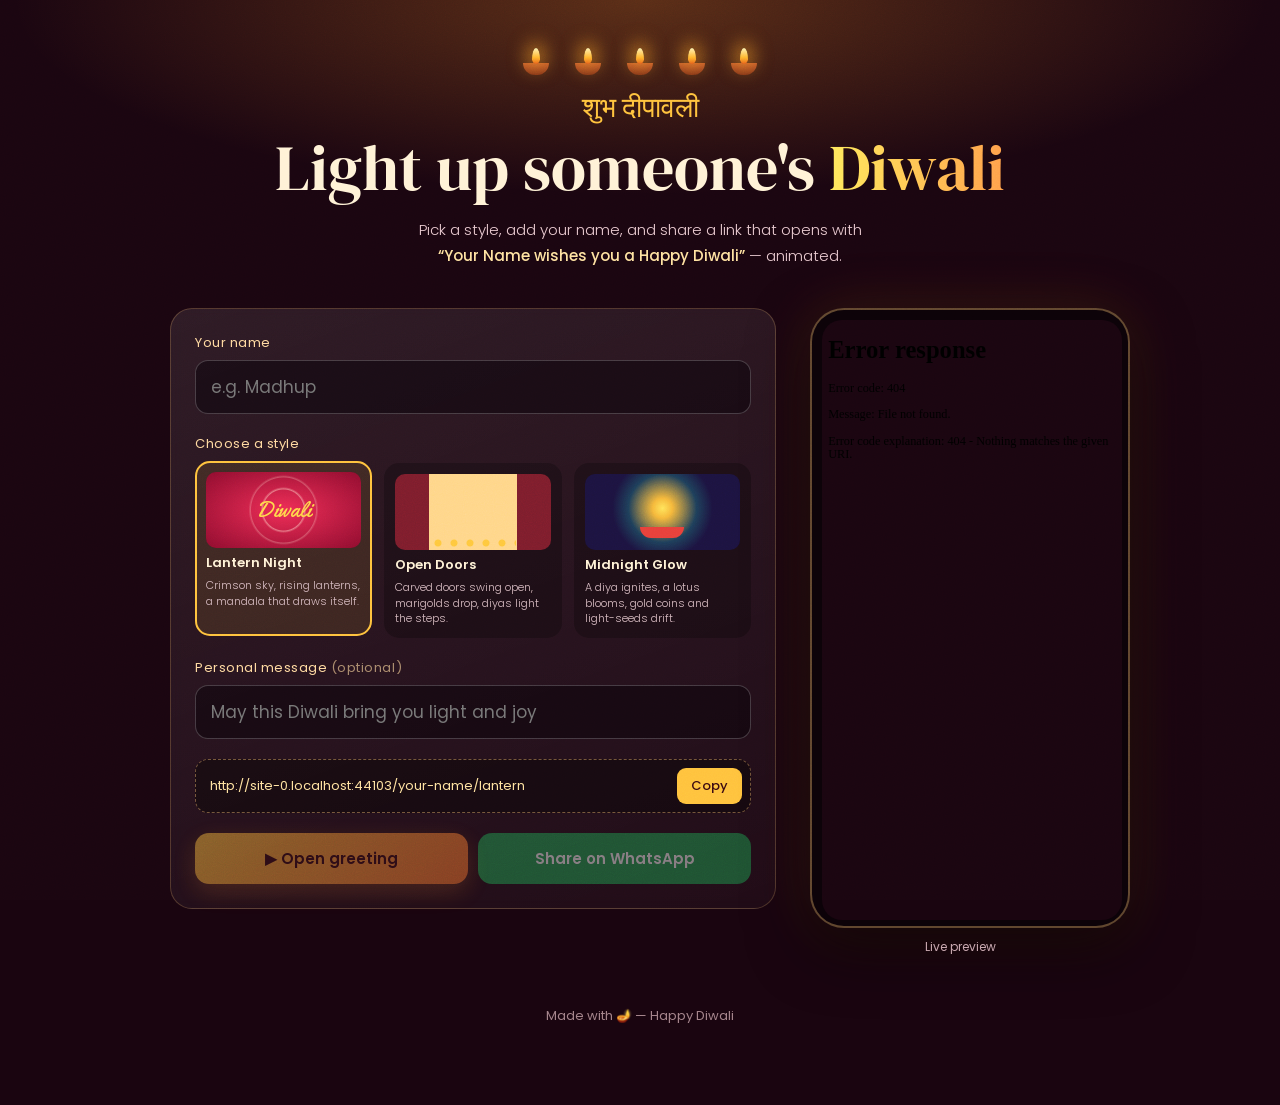
==== index.html @ d5a6cd0f "Add files via upload" ====
<!doctype html>
<html lang="en">
<head>
<meta charset="utf-8">
<meta name="viewport" content="width=device-width, initial-scale=1, viewport-fit=cover">
<title>Diwali Wishes — send your own animated greeting</title>
<meta name="description" content="Create a beautiful animated Diwali greeting with your name and share it with a link.">
<meta property="og:title" content="Happy Diwali 🪔">
<meta property="og:description" content="Open this link for an animated Diwali greeting.">
<meta name="theme-color" content="#1a0510">
<link rel="icon" href="data:image/svg+xml,%3Csvg xmlns='http://www.w3.org/2000/svg' viewBox='0 0 100 100'%3E%3Ctext y='.9em' font-size='90'%3E🪔%3C/text%3E%3C/svg%3E">
<link rel="preconnect" href="https://fonts.googleapis.com">
<link rel="preconnect" href="https://fonts.gstatic.com" crossorigin>
<link href="https://fonts.googleapis.com/css2?family=DM+Serif+Display&family=Playfair+Display:ital,wght@0,500;0,700;1,500&family=Poppins:wght@300;400;500;600&family=Yellowtail&display=swap" rel="stylesheet">
<link rel="stylesheet" href="/styles.css">
</head>
<body class="home">
<div id="app"></div>
<canvas id="fx"></canvas>
<div id="ctrl" aria-label="Greeting controls"></div>
<div id="toast" role="status"></div>
<div class="grain"></div>
<!-- hidden helper used to sample points along a path -->
<svg width="0" height="0" style="position:absolute" aria-hidden="true"><path id="measp"/></svg>
<script src="/app.js"></script>
</body>
</html>
---- styles.css ----
*{box-sizing:border-box;margin:0;padding:0}
html,body{min-height:100%;background:#1a0510;font-family:'Poppins',system-ui,sans-serif;color:#fff;-webkit-font-smoothing:antialiased}
body.greet{overflow:hidden;height:100dvh}
body.home{overflow-x:hidden}
body.greet #app{position:fixed;inset:0}
#fx{position:fixed;inset:0;width:100%;height:100%;z-index:5}
body.home #fx{display:none}
.grain{position:fixed;inset:0;pointer-events:none;z-index:6;opacity:.16;mix-blend-mode:overlay;background-image:url("data:image/svg+xml,%3Csvg xmlns='http://www.w3.org/2000/svg' width='160' height='160'%3E%3Cfilter id='n'%3E%3CfeTurbulence type='fractalNoise' baseFrequency='.9' numOctaves='2'/%3E%3C/filter%3E%3Crect width='100%25' height='100%25' filter='url(%23n)'/%3E%3C/svg%3E")}
.sc{position:absolute;inset:0;overflow:hidden}
.ch{display:inline-block;opacity:0;animation:chIn .9s cubic-bezier(.2,.8,.2,1) forwards;animation-delay:calc(var(--d,2s) + var(--i)*.07s)}
@keyframes chIn{from{opacity:0;filter:blur(10px);transform:translateY(16px) scale(.9)}to{opacity:1;filter:blur(0);transform:none}}
@keyframes fadeIn{from{opacity:0}to{opacity:1}}
@keyframes draw{to{stroke-dashoffset:0}}
@keyframes spin{to{transform:rotate(360deg)}}
.draw{fill:none;stroke-dasharray:1;stroke-dashoffset:1;animation:draw 2.6s cubic-bezier(.4,0,.2,1) forwards;animation-delay:calc(.3s + var(--i,0)*.09s)}

/* controls + toast */
#ctrl{position:fixed;z-index:20;right:12px;top:12px;transform:translateY(-12px);display:flex;flex-direction:column;align-items:flex-end;gap:8px;opacity:0;pointer-events:none;transition:.6s}
#ctrl.show{opacity:1;transform:none;pointer-events:auto}
#ctrl button,#ctrl a{font:500 13px 'Poppins',sans-serif;color:#fff;text-decoration:none;background:rgba(20,5,15,.55);backdrop-filter:blur(8px);border:1px solid rgba(255,255,255,.25);border-radius:99px;padding:9px 14px;cursor:pointer;white-space:nowrap}
#ctrl .make{background:linear-gradient(135deg,#ffb93b,#ff7a2f);border:0;color:#3a0a12;font-weight:600}
#ctrl button:hover{background:rgba(255,255,255,.2)}
@media(max-width:700px){#ctrl span{display:none}#ctrl .make span{display:inline}#ctrl .make{font-size:12px;padding:8px 12px}}
#toast{position:fixed;z-index:30;left:50%;top:20px;transform:translate(-50%,-80px);background:#fff;color:#3a0a12;padding:10px 18px;border-radius:99px;font-weight:500;font-size:14px;transition:.35s;box-shadow:0 8px 30px #0006}
#toast.show{transform:translate(-50%,0)}

/* ============ T1  Lantern Night ============ */
.t1{--s:min(.25vw,.125dvh);background:radial-gradient(ellipse at 50% 46%,#ee2c55 0%,#cc1a45 42%,#8e0c2e 100%);animation:fadeIn 1.4s both}
.t1-art{position:absolute;inset:0;width:100%;height:100%}
.t1 .frame{stroke:rgba(255,185,130,.6);stroke-width:1.6}.t1 .f2{stroke:rgba(255,185,130,.28);stroke-width:1}
.t1 .rot{transform-origin:200px 400px;animation:spin 150s linear infinite}
.t1 .rot path,.t1 .rot circle{stroke:rgba(255,215,200,.42);stroke-width:1.1;fill:none}
.t1 .dots{stroke-dasharray:.1 6;stroke-linecap:round;stroke-width:2.2!important;opacity:0;animation:fadeIn 2s 1.2s forwards}
.t1-text{position:absolute;left:0;right:0;top:50%;transform:translateY(-52%);text-align:center}
.t1-name{font:400 calc(var(--s)*36)/1.1 'Yellowtail',cursive;color:#fff4cf;text-shadow:0 0 calc(var(--s)*14) rgba(255,200,90,.6);padding:0 8vw}
.t1-wish{font:300 calc(var(--s)*11)/1 'Poppins';letter-spacing:.42em;text-transform:uppercase;color:#ffe0d0;margin-top:calc(var(--s)*8);opacity:0;animation:fadeIn 1s 2.9s forwards}
.t1-happy{font:400 calc(var(--s)*34)/1 'Yellowtail',cursive;color:#fff;margin-top:calc(var(--s)*16);opacity:0;animation:chIn 1s 3.1s forwards}
.t1-diwali{font:400 calc(var(--s)*98)/1.05 'Yellowtail',cursive;margin-top:calc(var(--s)*-8);padding:0 .15em .12em;display:inline-block;background:linear-gradient(90deg,#ffe95c 20%,#ffc23d 60%,#ff9f4a);-webkit-background-clip:text;background-clip:text;color:transparent;clip-path:inset(0 100% 0 0);animation:wipe 1.9s cubic-bezier(.6,0,.2,1) 3.3s forwards,glow 3s 5.2s ease-in-out infinite alternate}
@keyframes wipe{to{clip-path:inset(0 -5% 0 0)}}
@keyframes glow{from{filter:drop-shadow(0 0 4px rgba(255,210,90,.2))}to{filter:drop-shadow(0 0 18px rgba(255,210,90,.75))}}
.t1-msg{font:italic 400 calc(var(--s)*13)/1.5 'Playfair Display',serif;color:#ffe9dc;max-width:calc(var(--s)*230);margin:calc(var(--s)*14) auto 0;opacity:0;animation:fadeIn 1.2s 5.2s forwards}
.lanterns{position:absolute;inset:0;pointer-events:none}
.lantern{position:absolute;bottom:-140px;width:calc(38px*var(--sz));height:calc(52px*var(--sz));animation:rise var(--dur) linear var(--dl) infinite;opacity:0}
.lan-in{width:100%;height:100%;border-radius:40% 40% 14% 14%/32% 32% 12% 12%;background:linear-gradient(#ffcb45,#ff8a1f 70%,#e8631a);box-shadow:0 0 calc(30px*var(--sz)) rgba(255,160,40,.7),inset 0 -8px 12px rgba(180,50,0,.35);position:relative;animation:sway 4s ease-in-out infinite alternate}
.lan-in i{position:absolute;left:50%;bottom:6%;width:34%;height:28%;transform:translateX(-50%);background:radial-gradient(#fff6b8,#ffd24a 60%,transparent);border-radius:50%;animation:flick .6s ease-in-out infinite alternate}
@keyframes rise{0%{transform:translateY(0);opacity:0}8%{opacity:.95}85%{opacity:.9}100%{transform:translateY(-118dvh);opacity:0}}
@keyframes sway{from{transform:rotate(-6deg) translateX(-8px)}to{transform:rotate(6deg) translateX(8px)}}
@keyframes flick{from{opacity:.75;transform:translateX(-50%) scale(.9)}to{opacity:1;transform:translateX(-50%) scale(1.1)}}

/* ============ T2  Open Doors ============ */
.t2{background:linear-gradient(#e6a08f,#d27a6a 55%,#b8594c);animation:fadeIn 1s both}
.t2 .col{height:100%;max-width:620px;margin:0 auto;display:flex;flex-direction:column;padding:max(3.5dvh,18px) 16px 0}
.t2-text{text-align:center;color:#5a0f22;font-family:'Playfair Display',serif;flex:none}
.t2-name{font-size:clamp(17px,3.1dvh,28px);font-weight:500;letter-spacing:.06em;--d:3s}
.t2-wish{font-size:clamp(12px,1.9dvh,16px);font-style:italic;opacity:0;animation:fadeIn 1s 3.6s forwards;margin:2px 0 clamp(4px,1dvh,10px)}
.t2-happy{font-size:clamp(13px,2.4dvh,22px);letter-spacing:.55em;font-weight:500;--d:4.1s}
.t2-diwali{font:400 clamp(54px,11.5dvh,108px)/1 'Playfair Display',serif;font-weight:500;--d:4.5s;margin-top:-.04em}
.t2-diwali .ch{animation-name:dropIn;animation-duration:1.1s;animation-timing-function:cubic-bezier(.3,1.4,.5,1)}
@keyframes dropIn{from{opacity:0;transform:translateY(-40px) rotate(-6deg)}to{opacity:1;transform:none}}
.t2-tag{font:italic 500 clamp(13px,2.2dvh,19px)/1.3 'Playfair Display',serif;margin-top:clamp(4px,1dvh,10px);opacity:0;animation:fadeIn 1.2s 5.6s forwards}
.t2 svg{flex:1;min-height:0;width:100%;margin-top:clamp(4px,1dvh,14px)}
.t2 .arch{animation:rise2 1.2s cubic-bezier(.2,.8,.2,1) .2s both}
@keyframes rise2{from{opacity:0;transform:translateY(40px)}to{opacity:1;transform:none}}
.t2 .steps{animation:rise2 1.2s cubic-bezier(.2,.8,.2,1) .5s both}
.t2 .dark{animation:fadeOut 1.4s 1.3s forwards}
@keyframes fadeOut{to{opacity:0}}
.t2 .door{animation-duration:1.9s;animation-delay:1.3s;animation-fill-mode:both;animation-timing-function:cubic-bezier(.55,0,.2,1)}
.t2 .door-l{animation-name:doorL}.t2 .door-r{animation-name:doorR}
@keyframes doorL{to{transform:scaleX(.17) skewY(-5deg)}}
@keyframes doorR{to{transform:scaleX(.17) skewY(5deg)}}
.t2 .spill{opacity:0;animation:fadeIn 1.6s 1.9s forwards}
.t2 .mg,.t2 .lf{opacity:0;animation:mgDrop .9s cubic-bezier(.3,1.5,.5,1) var(--dl) forwards}
.t2 .lf{fill:#3f7d4a}
@keyframes mgDrop{from{opacity:0;transform:translateY(-70px) scale(.3)}to{opacity:1;transform:none}}
.t2 .fl-on{transform:scale(0);animation:flOn .6s cubic-bezier(.3,1.6,.5,1) calc(3.3s + var(--i)*.28s) forwards}
.t2 .fl{transform-origin:0 -2px;animation:flicker 1.1s ease-in-out infinite alternate}
@keyframes flOn{to{transform:scale(1)}}
@keyframes flicker{from{transform:scale(1,.92) skewX(-3deg)}to{transform:scale(.95,1.08) skewX(3deg)}}
.t2 .dglow{opacity:0;animation:glowIn 1s calc(3.4s + var(--i)*.28s) forwards,pulse 2s calc(4.5s + var(--i)*.28s) ease-in-out infinite alternate}
@keyframes glowIn{to{opacity:1}}
@keyframes pulse{from{opacity:.75}to{opacity:1}}
.t2 .rg{transform:scale(0);animation:bloom .8s cubic-bezier(.3,1.4,.5,1) calc(4s + var(--i)*.045s) forwards}
@keyframes bloom{to{transform:scale(1)}}

/* ============ T3  Midnight Glow ============ */
.t3{background:radial-gradient(ellipse at 50% 60%,#2b1f55,#1c1340 55%,#120b2c);animation:fadeIn 1s both}
.t3 .col{height:100%;max-width:620px;margin:0 auto;display:flex;flex-direction:column;padding:max(4dvh,20px) 16px 0}
.t3-text{text-align:center;flex:none}
.t3-name{font:400 clamp(26px,5.2dvh,48px)/1.1 'Yellowtail',cursive;color:#ff9a4a;--d:1.9s;text-shadow:0 0 20px rgba(255,140,60,.45)}
.t3-wish{font:300 clamp(11px,1.7dvh,14px) 'Poppins';letter-spacing:.4em;text-transform:uppercase;color:#cfc6ff;opacity:0;animation:fadeIn 1s 2.6s forwards;margin:4px 0 6px}
.t3-happy{font:400 clamp(36px,7.8dvh,76px)/1.05 'DM Serif Display',serif;color:#fdecc8;--d:3s}
.t3-happy .ch{animation-name:dropIn;animation-duration:1s;animation-timing-function:cubic-bezier(.3,1.4,.5,1)}
.t3-tag{font:italic 400 clamp(13px,2.1dvh,17px)/1.4 'Playfair Display',serif;color:#d9d0ff;margin-top:8px;opacity:0;animation:fadeIn 1.2s 4.6s forwards}
.t3 svg{flex:1;min-height:0;width:100%;margin-top:clamp(0px,1dvh,10px)}
.t3 .halo{opacity:0;transform-origin:200px 215px;animation:haloIn 2.4s cubic-bezier(.2,.8,.2,1) 1.1s forwards,breathe 5s 3.5s ease-in-out infinite alternate}
@keyframes haloIn{from{opacity:0;transform:scale(.2)}to{opacity:1;transform:scale(1)}}
@keyframes breathe{from{transform:scale(.94);opacity:.85}to{transform:scale(1.06);opacity:1}}
.t3 .bowlg{animation:rise2 1.1s cubic-bezier(.2,.8,.2,1) .3s both}
.t3 .flame-g{transform-origin:200px 352px;transform:scaleY(0);animation:ignite 1.6s cubic-bezier(.3,1.2,.4,1) 1s forwards}
@keyframes ignite{to{transform:scaleY(1)}}
.t3 .flame{transform-origin:200px 352px;animation:sway2 1.3s ease-in-out 2.6s infinite alternate}
@keyframes sway2{from{transform:skewX(-2.5deg) scaleY(.97)}to{transform:skewX(2.5deg) scaleY(1.03)}}
.t3 .dand{opacity:0;animation:fadeIn 1s 2.6s forwards}
.t3 .spoke{transform:scale(0);animation:bloom 1s cubic-bezier(.3,1.5,.5,1) calc(2.7s + var(--i)*.04s) forwards}
.t3 .stem{fill:none;stroke-dasharray:1;stroke-dashoffset:1;animation:draw 1.6s ease calc(var(--dl) - .2s) forwards}
.t3 .lp{transform:scale(0);animation:bloom 1s cubic-bezier(.3,1.5,.5,1) calc(var(--dl) + 1s + var(--i)*.12s) forwards}

/* ============ Creator page ============ */
.hero{text-align:center;padding:clamp(34px,7vh,70px) 20px 10px;position:relative;background:radial-gradient(ellipse 70% 100% at 50% 0%,rgba(255,150,40,.28),transparent 70%)}
.kicker{font:400 28px 'Yellowtail',cursive;color:#ffc23d;margin-bottom:6px}
.hero h1{font:400 clamp(34px,6vw,64px)/1.1 'DM Serif Display',serif;color:#fff2d6}
.hero h1 em{font-style:normal;background:linear-gradient(90deg,#ffe95c,#ff9f4a);-webkit-background-clip:text;background-clip:text;color:transparent}
.sub{max-width:560px;margin:14px auto 0;color:#e9c9cf;font-weight:300;line-height:1.7;font-size:15px}.sub b{font-weight:500;color:#ffe2a0}
.hdiyas{display:flex;justify-content:center;gap:26px;margin-bottom:14px}
.hdiyas i{width:26px;height:12px;background:linear-gradient(#c1572a,#7d2f17);border-radius:0 0 26px 26px;position:relative}
.hdiyas i::before{content:'';position:absolute;left:50%;bottom:90%;width:8px;height:16px;transform:translateX(-50%);background:linear-gradient(#fff3b0,#ffb52e 60%,#e8631a);border-radius:50% 50% 50% 50%/70% 70% 30% 30%;box-shadow:0 0 18px 6px rgba(255,170,40,.55);animation:flick 1s ease-in-out infinite alternate}
.hdiyas i:nth-child(2n)::before{animation-delay:.3s}.hdiyas i:nth-child(3n)::before{animation-delay:.6s}
.creator{display:grid;grid-template-columns:minmax(0,1fr) 300px;gap:34px;max-width:980px;margin:30px auto 40px;padding:0 20px;align-items:start}
.card{background:linear-gradient(160deg,rgba(255,255,255,.09),rgba(255,255,255,.03));border:1px solid rgba(255,200,120,.22);border-radius:22px;padding:24px;display:grid;gap:20px;backdrop-filter:blur(6px)}
.fld{display:grid;gap:7px}.fld>span{font-size:13px;color:#ffd9a0;letter-spacing:.04em}.fld em{opacity:.6;font-style:normal}
.fld input{font:400 17px 'Poppins';padding:13px 15px;border-radius:13px;border:1px solid rgba(255,255,255,.2);background:rgba(10,2,10,.5);color:#fff;outline:none;transition:.2s}
.fld input:focus{border-color:#ffc23d;box-shadow:0 0 0 3px rgba(255,194,61,.2)}
.tpls{border:0;display:grid;grid-template-columns:repeat(3,1fr);gap:12px}.tpls legend{font-size:13px;color:#ffd9a0;margin-bottom:9px;letter-spacing:.04em}
.tcard{cursor:pointer;display:grid;gap:5px;align-content:start;padding:9px;border-radius:15px;border:2px solid transparent;background:rgba(0,0,0,.25);transition:.2s;position:relative}
.tcard input{position:absolute;opacity:0}
.tcard:has(input:checked){border-color:#ffc23d;background:rgba(255,194,61,.1);transform:translateY(-2px)}
.tcard:hover{background:rgba(255,194,61,.08)}
.tcard b{font-size:13px;font-weight:600;color:#fff2d6}.tcard small{font-size:11px;line-height:1.4;color:#d5b9bf;font-weight:300}
.thumb{height:76px;border-radius:10px;position:relative;overflow:hidden}
.th-lantern{background:radial-gradient(circle at 50% 50%,transparent 20px,rgba(255,200,190,.5) 21px,transparent 23px),radial-gradient(circle at 50% 50%,transparent 32px,rgba(255,200,190,.3) 33px,transparent 35px),radial-gradient(#ee2c55,#8e0c2e)}
.th-lantern::after{content:'Diwali';position:absolute;inset:0;display:grid;place-items:center;font:22px 'Yellowtail';color:#ffd84a}
.th-doors{background:linear-gradient(90deg,#7d1d2c 0 22%,#ffd689 22% 78%,#7d1d2c 78%),#d27a6a}
.th-doors::after{content:'';position:absolute;left:22%;right:22%;bottom:0;height:14px;background:radial-gradient(circle,#ffc83d 3px,transparent 4px) 0 0/16px 14px repeat-x}
.th-midnight{background:radial-gradient(circle at 50% 45%,#ffe45a 0,#f5b73a 10px,rgba(31,106,115,.5) 34px,transparent 50px),#1c1340}
.th-midnight::after{content:'';position:absolute;left:50%;bottom:12px;width:44px;height:11px;transform:translateX(-50%);background:#e8403a;border-radius:0 0 40px 40px}
.linkbox{display:flex;gap:8px;align-items:center;background:rgba(0,0,0,.35);border:1px dashed rgba(255,200,120,.4);border-radius:13px;padding:8px 8px 8px 14px;font-size:13px;color:#ffe2a0}
.linkbox span{flex:1;overflow:hidden;text-overflow:ellipsis;white-space:nowrap;direction:ltr}
.linkbox button{font:500 13px 'Poppins';border:0;border-radius:9px;padding:8px 14px;cursor:pointer;background:#ffc23d;color:#3a0a12}
.actions{display:flex;gap:10px;flex-wrap:wrap}
.btn{flex:1;min-width:150px;text-align:center;text-decoration:none;font:600 15px 'Poppins';padding:14px 18px;border-radius:14px;cursor:pointer;transition:.2s}
.btn.pri{background:linear-gradient(135deg,#ffc23d,#ff7a2f);color:#3a0a12;box-shadow:0 8px 24px rgba(255,140,40,.35)}
.btn.wa{background:#1fa855;color:#fff}.btn:hover{transform:translateY(-2px)}.btn.off{opacity:.45}
.phonewrap{text-align:center;color:#c9a9b0;font-size:12px;position:sticky;top:20px}
.phonewrap>div{height:calc(780px*var(--k,1) + 20px);width:calc(390px*var(--k,1) + 20px)}
.phone{--k:.77;margin:0 auto;padding:10px;border-radius:34px;background:#0c0208;border:2px solid rgba(255,200,120,.35);box-shadow:0 20px 60px rgba(0,0,0,.6),0 0 60px rgba(255,140,40,.15);width:calc(390px*var(--k) + 20px);height:calc(780px*var(--k) + 20px)}
.phone iframe{width:390px;height:780px;border:0;border-radius:26px;transform:scale(var(--k));transform-origin:0 0;background:#1a0510;pointer-events:none}
.phonewrap p{margin-top:10px}
footer{text-align:center;padding:10px 20px 40px;color:#a5858c;font-size:13px}
@media(max-width:860px){.creator{grid-template-columns:1fr}.phonewrap{display:none}.tpls{grid-template-columns:1fr}.tcard{grid-template-columns:90px 1fr;grid-template-rows:auto auto;column-gap:12px}.thumb{grid-row:1/3;height:100%;min-height:64px}}

body.embed #ctrl,body.embed #toast{display:none}
@media(prefers-reduced-motion:reduce){*{animation-duration:.01s!important;animation-delay:0s!important;transition:none!important}}
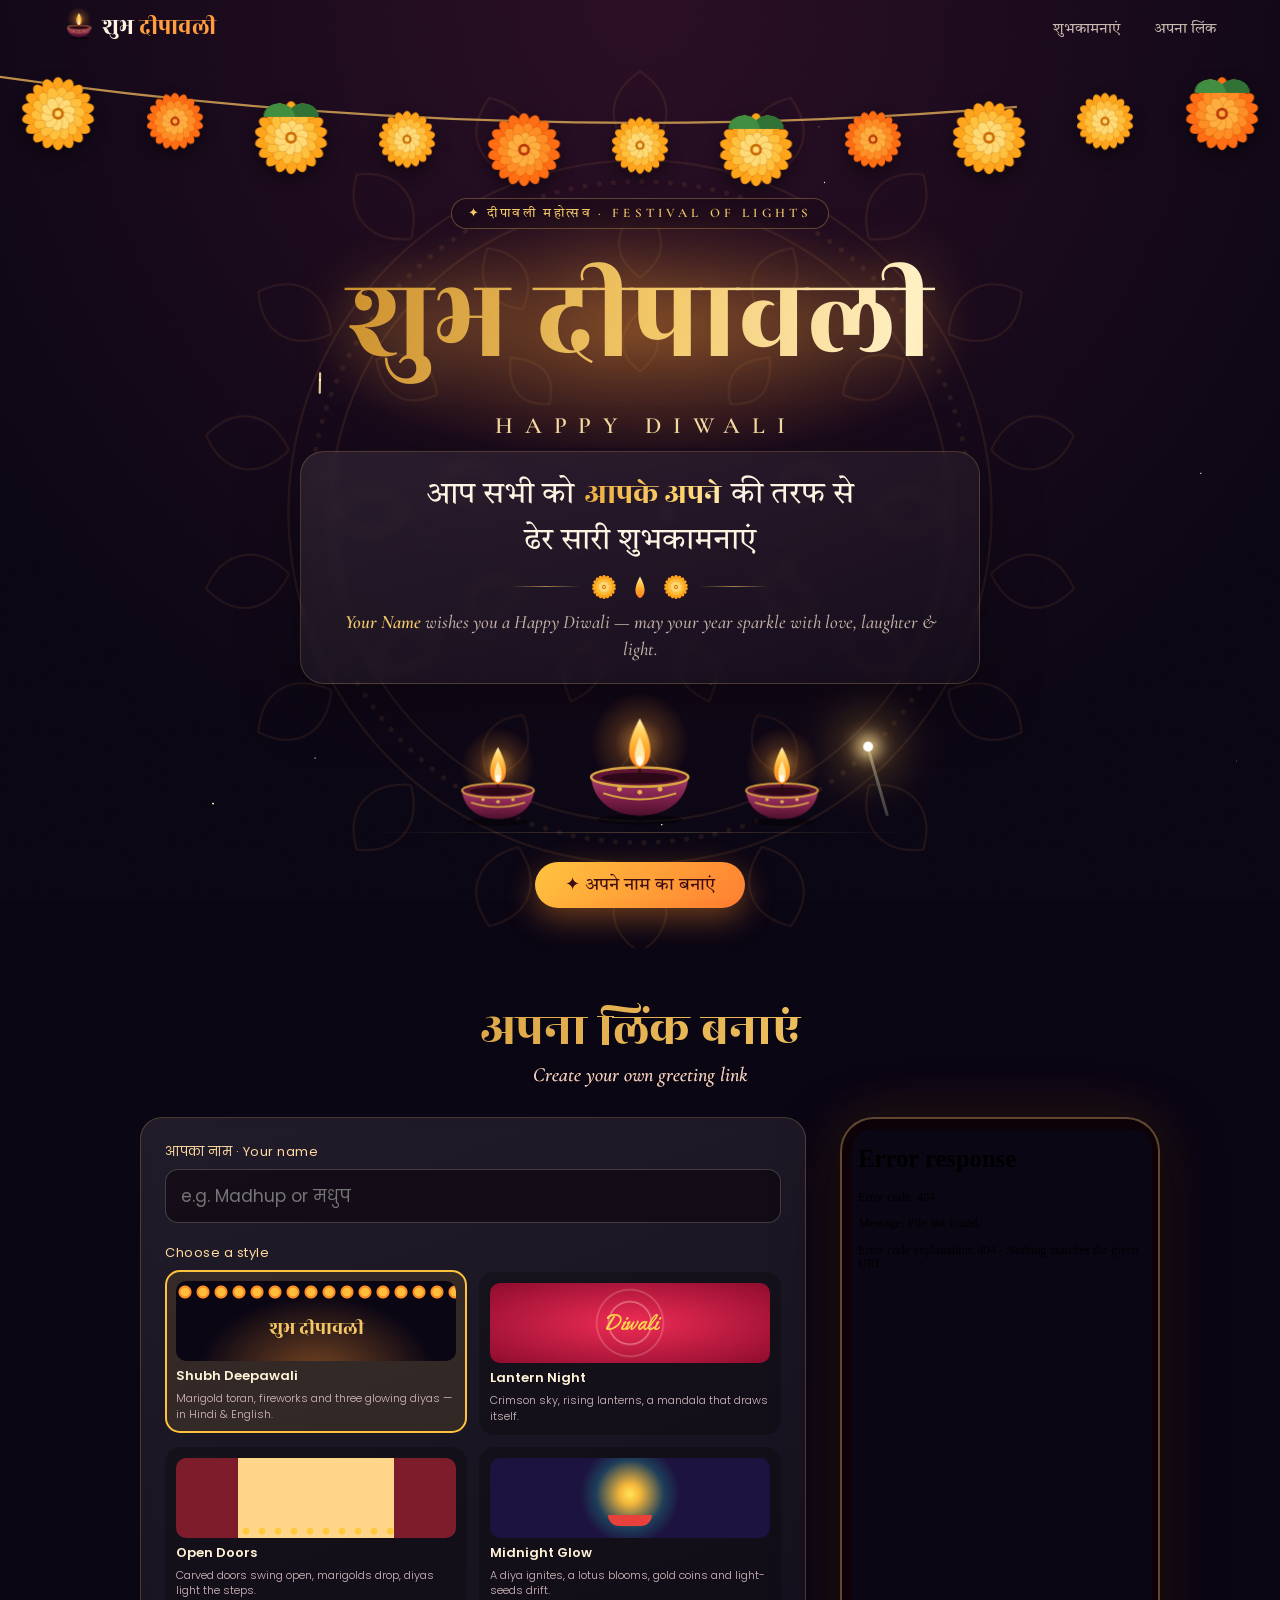
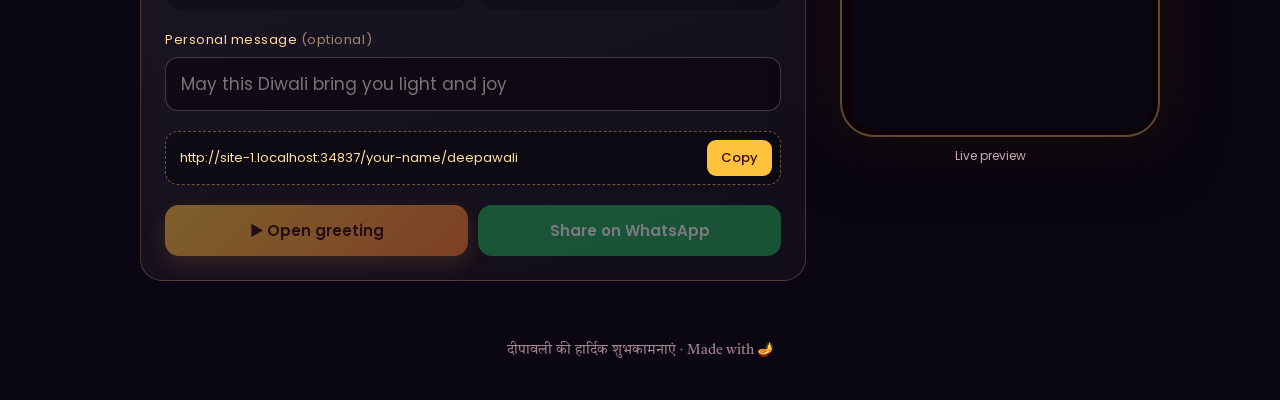
==== commit f928e073: "Add files via upload" ====
--- a/index.html
+++ b/index.html
@@ -1,17 +1,17 @@
 <!doctype html>
-<html lang="en">
+<html lang="hi">
 <head>
 <meta charset="utf-8">
 <meta name="viewport" content="width=device-width, initial-scale=1, viewport-fit=cover">
-<title>Diwali Wishes — send your own animated greeting</title>
+<title>शुभ दीपावली — Diwali Wishes</title>
 <meta name="description" content="Create a beautiful animated Diwali greeting with your name and share it with a link.">
-<meta property="og:title" content="Happy Diwali 🪔">
+<meta property="og:title" content="शुभ दीपावली · Happy Diwali 🪔">
 <meta property="og:description" content="Open this link for an animated Diwali greeting.">
-<meta name="theme-color" content="#1a0510">
+<meta name="theme-color" content="#0b0614">
 <link rel="icon" href="data:image/svg+xml,%3Csvg xmlns='http://www.w3.org/2000/svg' viewBox='0 0 100 100'%3E%3Ctext y='.9em' font-size='90'%3E🪔%3C/text%3E%3C/svg%3E">
 <link rel="preconnect" href="https://fonts.googleapis.com">
 <link rel="preconnect" href="https://fonts.gstatic.com" crossorigin>
-<link href="https://fonts.googleapis.com/css2?family=DM+Serif+Display&family=Playfair+Display:ital,wght@0,500;0,700;1,500&family=Poppins:wght@300;400;500;600&family=Yellowtail&display=swap" rel="stylesheet">
+<link href="https://fonts.googleapis.com/css2?family=Cormorant+Garamond:ital,wght@0,500;0,600;1,400;1,500&family=DM+Serif+Display&family=Playfair+Display:ital,wght@0,500;0,700;1,500&family=Poppins:wght@300;400;500;600&family=Rozha+One&family=Tiro+Devanagari+Hindi&family=Yellowtail&display=swap" rel="stylesheet">
 <link rel="stylesheet" href="/styles.css">
 </head>
 <body class="home">
@@ -20,8 +20,15 @@
 <div id="ctrl" aria-label="Greeting controls"></div>
 <div id="toast" role="status"></div>
 <div class="grain"></div>
-<!-- hidden helper used to sample points along a path -->
-<svg width="0" height="0" style="position:absolute" aria-hidden="true"><path id="measp"/></svg>
+<!-- shared gradients + a helper path used to sample points along curves -->
+<svg width="0" height="0" style="position:absolute" aria-hidden="true">
+  <defs>
+    <linearGradient id="gDiyaBowl" x1="0" y1="0" x2="0" y2="1"><stop offset="0" stop-color="#a83c69"/><stop offset=".55" stop-color="#7a1f47"/><stop offset="1" stop-color="#4c0f2c"/></linearGradient>
+    <radialGradient id="gDiyaGlow"><stop offset="0" stop-color="#ffb347" stop-opacity=".6"/><stop offset=".5" stop-color="#ff9a2e" stop-opacity=".18"/><stop offset="1" stop-color="#ff9a2e" stop-opacity="0"/></radialGradient>
+    <linearGradient id="gFlame" x1="0" y1="1" x2="0" y2="0"><stop offset="0" stop-color="#ff7a1a"/><stop offset=".45" stop-color="#ffaa2e"/><stop offset=".8" stop-color="#ffd76a"/><stop offset="1" stop-color="#fff1bf"/></linearGradient>
+  </defs>
+  <path id="measp"/>
+</svg>
 <script src="/app.js"></script>
 </body>
 </html>
--- a/styles.css
+++ b/styles.css
@@ -1,26 +1,120 @@
 *{box-sizing:border-box;margin:0;padding:0}
-html,body{min-height:100%;background:#1a0510;font-family:'Poppins',system-ui,sans-serif;color:#fff;-webkit-font-smoothing:antialiased}
+:root{--gold:#f3c766;--deva:'Tiro Devanagari Hindi',serif;--rozha:'Rozha One',serif;--corm:'Cormorant Garamond',serif}
+html,body{min-height:100%;background:#0b0614;font-family:'Poppins',system-ui,sans-serif;color:#fff;-webkit-font-smoothing:antialiased}
+html{scroll-behavior:smooth}
 body.greet{overflow:hidden;height:100dvh}
-body.home{overflow-x:hidden}
+body.home{overflow-x:hidden;background:radial-gradient(ellipse 90% 60% at 50% 0%,#2a0e24,#0b0614 70%) #0b0614}
 body.greet #app{position:fixed;inset:0}
 #fx{position:fixed;inset:0;width:100%;height:100%;z-index:5}
-body.home #fx{display:none}
-.grain{position:fixed;inset:0;pointer-events:none;z-index:6;opacity:.16;mix-blend-mode:overlay;background-image:url("data:image/svg+xml,%3Csvg xmlns='http://www.w3.org/2000/svg' width='160' height='160'%3E%3Cfilter id='n'%3E%3CfeTurbulence type='fractalNoise' baseFrequency='.9' numOctaves='2'/%3E%3C/filter%3E%3Crect width='100%25' height='100%25' filter='url(%23n)'/%3E%3C/svg%3E")}
+body.home #fx{z-index:0;pointer-events:none}
+body.home #app{position:relative;z-index:1}
+.grain{position:fixed;inset:0;pointer-events:none;z-index:6;opacity:.14;mix-blend-mode:overlay;background-image:url("data:image/svg+xml,%3Csvg xmlns='http://www.w3.org/2000/svg' width='160' height='160'%3E%3Cfilter id='n'%3E%3CfeTurbulence type='fractalNoise' baseFrequency='.9' numOctaves='2'/%3E%3C/filter%3E%3Crect width='100%25' height='100%25' filter='url(%23n)'/%3E%3C/svg%3E")}
 .sc{position:absolute;inset:0;overflow:hidden}
+
+/* shared keyframes */
 .ch{display:inline-block;opacity:0;animation:chIn .9s cubic-bezier(.2,.8,.2,1) forwards;animation-delay:calc(var(--d,2s) + var(--i)*.07s)}
 @keyframes chIn{from{opacity:0;filter:blur(10px);transform:translateY(16px) scale(.9)}to{opacity:1;filter:blur(0);transform:none}}
 @keyframes fadeIn{from{opacity:0}to{opacity:1}}
+@keyframes fadeUp{from{opacity:0;transform:translateY(24px)}to{opacity:1;transform:none}}
 @keyframes draw{to{stroke-dashoffset:0}}
 @keyframes spin{to{transform:rotate(360deg)}}
+@keyframes bloom{to{transform:scale(1)}}
+@keyframes rise2{from{opacity:0;transform:translateY(40px)}to{opacity:1;transform:none}}
+@keyframes fadeOut{to{opacity:0}}
+@keyframes dropIn{from{opacity:0;transform:translateY(-40px) rotate(-6deg)}to{opacity:1;transform:none}}
+@keyframes shimmer{from{background-position:120% 0}to{background-position:-120% 0}}
 .draw{fill:none;stroke-dasharray:1;stroke-dashoffset:1;animation:draw 2.6s cubic-bezier(.4,0,.2,1) forwards;animation-delay:calc(.3s + var(--i,0)*.09s)}
+.dots{stroke-dasharray:.1 6;stroke-linecap:round;stroke-width:2.2!important;opacity:0;animation:fadeIn 2s 1.2s forwards}
+.rot{transform-origin:200px 400px;animation:spin 150s linear infinite}
+.gold-text{background:linear-gradient(100deg,#c98a2a 0%,#f3c766 22%,#fff0c2 38%,#f3c766 52%,#c98a2a 75%,#f3c766 100%);background-size:250% 100%;-webkit-background-clip:text;background-clip:text;color:transparent}
+
+/* ===== diya (shared) ===== */
+.diya{display:block;overflow:visible;--fl-at:var(--fd,0s)}
+.diya .dfl{transform-origin:60px 72px;transform:scale(0);animation:dIgnite .8s cubic-bezier(.3,1.7,.5,1) var(--fl-at) forwards}
+.diya .dfl2{transform-origin:60px 70px;animation:dFlick 1.5s ease-in-out infinite alternate}
+.diya .dglow{opacity:0;transform-origin:60px 44px;animation:fadeIn 1s var(--fl-at) forwards,dPulse 2.4s ease-in-out calc(var(--fl-at) + 1s) infinite alternate}
+@keyframes dIgnite{to{transform:scale(1)}}
+@keyframes dFlick{0%{transform:scale(.96,.92) skewX(-3deg)}50%{transform:scale(1.02,1.04) skewX(1deg)}100%{transform:scale(.98,1.07) skewX(3deg)}}
+@keyframes dPulse{from{opacity:.7;transform:scale(.94)}to{opacity:1;transform:scale(1.08)}}
+
+/* ===== marigold toran ===== */
+.toran{position:absolute;left:0;right:0;top:0;height:clamp(64px,12dvh,130px);z-index:3;pointer-events:none}
+.toran>svg{position:absolute;inset:0;width:100%;height:100%;overflow:visible}
+.tstr{fill:none;stroke:#b98a4a;stroke-width:2.2;vector-effect:non-scaling-stroke;stroke-dasharray:1;stroke-dashoffset:1;animation:draw 1.2s ease-out .2s forwards}
+.mf{position:absolute;--fz:clamp(30px,6.2vw,104px);width:calc(var(--fz)*.78);transform:translate(-50%,-14%)}
+.mf.lg{width:var(--fz)}
+.mf-in{position:relative;transform-origin:50% 0;filter:drop-shadow(0 6px 8px rgba(0,0,0,.45));animation:mfDrop 1s cubic-bezier(.3,1.5,.5,1) calc(.5s + var(--i)*.07s) both,swing var(--sw) ease-in-out calc(1.6s + var(--i)*.07s) infinite}
+.mf-in svg{display:block;width:100%}
+.leaf{position:absolute;left:50%;top:-16%;width:70%;height:40%;transform:translateX(-50%);background:radial-gradient(ellipse 40% 60% at 28% 100%,#3f8a3f 0 70%,transparent 72%),radial-gradient(ellipse 40% 60% at 72% 100%,#2f6e34 0 70%,transparent 72%)}
+@keyframes mfDrop{from{opacity:0;transform:translateY(-130%) rotate(-25deg)}to{opacity:1;transform:none}}
+@keyframes swing{0%,100%{transform:rotate(0)}25%{transform:rotate(4deg)}75%{transform:rotate(-4deg)}}
+
+/* ===== festive block (home hero + Shubh Deepawali template) ===== */
+.fest{--t0:0s}
+.bgm{position:absolute;left:50%;top:54%;width:min(115vw,100dvh);transform:translate(-50%,-50%);opacity:.6;z-index:0;pointer-events:none}
+.bgm path,.bgm circle{fill:none;stroke:rgba(255,170,90,.15);stroke-width:1}
+.fest .col{position:relative;z-index:2;height:100%;display:flex;flex-direction:column;align-items:center;justify-content:center;gap:clamp(6px,1.5dvh,16px);text-align:center;padding:clamp(70px,14dvh,160px) 16px 2dvh}
+.badge{font:400 clamp(10px,1.5dvh,13px)/1 var(--deva);letter-spacing:.2em;color:var(--gold);border:1px solid rgba(243,199,102,.3);border-radius:99px;padding:8px 16px;background:rgba(20,8,20,.45);backdrop-filter:blur(4px);opacity:0;animation:fadeUp .8s calc(var(--t0) + 1.2s) forwards}
+.badge span{font-family:var(--corm);font-weight:600;letter-spacing:.32em}
+.bigw{position:relative;filter:drop-shadow(0 0 28px rgba(255,170,60,.35))}
+.bigw::before{content:'';position:absolute;inset:-30% -10%;background:radial-gradient(ellipse at 50% 55%,rgba(255,150,40,.28),transparent 65%);opacity:0;animation:fadeIn 2s calc(var(--t0) + 1.6s) forwards}
+.big{position:relative;font:400 clamp(50px,min(15vw,13.5dvh),168px)/1.3 var(--rozha);padding:0 .1em;opacity:0;animation:bigIn 1.6s cubic-bezier(.2,.8,.2,1) calc(var(--t0) + 1.55s) forwards,shimmer 5s linear calc(var(--t0) + 3.4s) infinite;background:linear-gradient(100deg,#c98a2a 0%,#f3c766 22%,#fff0c2 38%,#f3c766 52%,#c98a2a 75%,#f3c766 100%);background-size:250% 100%;-webkit-background-clip:text;background-clip:text;color:transparent}
+@keyframes bigIn{from{opacity:0;transform:scale(1.3);filter:blur(18px)}60%{opacity:1}to{opacity:1;transform:none;filter:blur(0)}}
+.happy{font:600 clamp(14px,2.6dvh,26px)/1 var(--corm);letter-spacing:.5em;padding-left:.5em;color:#f6dca0;opacity:0;animation:trackIn 1.6s cubic-bezier(.2,.8,.2,1) calc(var(--t0) + 2.4s) forwards}
+@keyframes trackIn{from{opacity:0;letter-spacing:1.4em;filter:blur(6px)}to{opacity:1;letter-spacing:.5em;filter:blur(0)}}
+.hcard{width:min(680px,100%);padding:clamp(12px,2.2dvh,28px) clamp(16px,3vw,36px);border-radius:24px;border:1px solid rgba(243,199,102,.2);background:linear-gradient(160deg,rgba(255,255,255,.08),rgba(255,255,255,.02));backdrop-filter:blur(6px);box-shadow:0 20px 60px rgba(0,0,0,.35);opacity:0;animation:cardIn 1s cubic-bezier(.2,.8,.2,1) calc(var(--t0) + 3s) forwards}
+@keyframes cardIn{from{opacity:0;transform:translateY(30px) scale(.96)}to{opacity:1;transform:none}}
+.hl1,.hl2{font:400 clamp(19px,3.4dvh,36px)/1.5 var(--deva);color:#fff4e2;opacity:0;animation:fadeUp .9s cubic-bezier(.2,.8,.2,1) calc(var(--t0) + 3.3s) forwards}
+.hl2{animation-delay:calc(var(--t0) + 3.7s)}
+.nm{font-family:var(--rozha);font-weight:400;padding:0 .08em;background:linear-gradient(100deg,#e9a93a 0%,#ffd36a 30%,#fff2c8 45%,#ffd36a 60%,#e9a93a 100%);background-size:250% 100%;-webkit-background-clip:text;background-clip:text;color:transparent;animation:shimmer 3.5s linear infinite}
+.divd{display:flex;align-items:center;justify-content:center;gap:10px;margin:clamp(4px,1dvh,10px) 0;opacity:0;animation:fadeIn 1s calc(var(--t0) + 4s) forwards}
+.divd i{width:clamp(30px,8vw,70px);height:1px;background:linear-gradient(90deg,transparent,rgba(243,199,102,.6),transparent)}
+.divd svg{width:clamp(18px,3dvh,26px);height:clamp(18px,3dvh,26px)}
+.divd svg:not(:nth-of-type(2)){animation:spin 12s linear infinite}
+.en{font:italic 500 clamp(13px,2.1dvh,20px)/1.45 var(--corm);color:rgba(255,236,210,.72);opacity:0;animation:fadeUp .9s calc(var(--t0) + 4.3s) forwards}
+.en b{color:var(--gold);font-weight:600}
+.msg{font:italic 500 clamp(14px,2.2dvh,20px)/1.45 var(--corm);color:#ffd9a0;margin-top:6px;opacity:0;animation:fadeUp .9s calc(var(--t0) + 4.7s) forwards}
+.drow{position:relative;display:flex;align-items:flex-end;gap:clamp(10px,3vw,36px);padding:0 clamp(34px,8vw,90px) 6px}
+.drow::after{content:'';position:absolute;left:0;right:0;bottom:2px;height:1px;background:linear-gradient(90deg,transparent,rgba(255,200,120,.25),transparent)}
+.drow .diya{width:clamp(62px,10dvh,104px);opacity:0;animation:fadeUp .9s cubic-bezier(.2,.8,.2,1) calc(var(--t0) + 3.9s + var(--fd)) forwards}
+.drow .diya.mid{width:clamp(80px,13.5dvh,136px)}
+.fest .diya{--fl-at:calc(var(--t0) + 4.6s + var(--fd))}
+.sparkler{position:absolute;right:clamp(8px,2.5vw,28px);bottom:14%;width:3px;height:clamp(44px,8dvh,84px);transform:rotate(-16deg);transform-origin:50% 100%;opacity:0;animation:fadeIn .5s calc(var(--t0) + 5.2s) forwards}
+.sparkler i{position:absolute;inset:0;border-radius:2px;background:linear-gradient(#6b6b6b,#3a3a3a)}
+.spk-tip{position:absolute;left:50%;top:0;width:10px;height:10px;margin:-5px 0 0 -5px;border-radius:50%;background:#fff;box-shadow:0 0 16px 7px rgba(255,226,150,.85),0 0 46px 22px rgba(255,180,60,.35);animation:spk .09s infinite alternate}
+@keyframes spk{to{transform:scale(1.35);opacity:.85}}
+
+/* ===== T4 Shubh Deepawali ===== */
+.t4{background:radial-gradient(ellipse 80% 70% at 50% 35%,#24102a,#0b0614 70%);animation:fadeIn 1s both}
+
+/* ===== opening gate ===== */
+.gate{display:grid;place-items:center;background:radial-gradient(ellipse at 50% 58%,#2a0d22,#0b0614 70%);cursor:pointer;text-align:center;padding:20px}
+.g-in{display:grid;justify-items:center;gap:clamp(8px,1.6dvh,16px);animation:fadeUp 1s .15s both}
+.g-kick{font:400 clamp(26px,5dvh,44px)/1.3 var(--rozha);background:linear-gradient(100deg,#c98a2a,#f3c766 30%,#fff0c2 45%,#f3c766 60%,#c98a2a);background-size:250% 100%;-webkit-background-clip:text;background-clip:text;color:transparent;animation:shimmer 4s linear infinite}
+.g-diya .diya{width:clamp(120px,22dvh,190px)}
+.gate .diya .dfl,.gate .diya .dglow{animation-play-state:paused}
+.gate.lit .diya .dfl,.gate.lit .diya .dglow{animation-play-state:running}
+.g-diya{position:relative}
+.g-diya::after{content:'';position:absolute;left:50%;top:30%;width:10px;height:10px;border-radius:50%;transform:translate(-50%,-50%) scale(0);background:radial-gradient(rgba(255,214,140,.55),transparent 70%);transition:transform 1.4s cubic-bezier(.2,.8,.2,1)}
+.gate.lit .g-diya::after{transform:translate(-50%,-50%) scale(60)}
+.g-hi{font:400 clamp(18px,3dvh,26px)/1.5 var(--deva);color:#fff4e2;max-width:520px}
+.g-hi b{color:var(--gold);font-family:var(--rozha);font-weight:400}
+.g-en{font:italic 500 clamp(15px,2.3dvh,19px) var(--corm);color:rgba(255,236,210,.65)}
+.g-btn{margin-top:6px;font:400 clamp(15px,2.2dvh,18px)/1 var(--deva);color:#ffd98a;background:rgba(255,194,61,.08);border:1px solid rgba(243,199,102,.5);border-radius:99px;padding:13px 24px;cursor:pointer;animation:breath 1.8s ease-in-out infinite;transition:opacity .4s}
+.g-btn span{font-family:var(--corm);font-style:italic;font-size:1.05em}
+.gate.lit .g-btn{opacity:0}
+@keyframes breath{0%,100%{box-shadow:0 0 0 0 rgba(255,194,61,.35)}50%{box-shadow:0 0 0 12px rgba(255,194,61,0)}}
+.flash{position:fixed;inset:0;z-index:15;pointer-events:none;background:radial-gradient(circle at 50% 50%,rgba(255,240,200,.95),rgba(255,170,60,.55) 30%,transparent 70%);animation:flash 1.6s ease-out forwards}
+@keyframes flash{0%{opacity:0;transform:scale(.2)}25%{opacity:1;transform:scale(1.4)}100%{opacity:0;transform:scale(2.2)}}
 
 /* controls + toast */
 #ctrl{position:fixed;z-index:20;right:12px;top:12px;transform:translateY(-12px);display:flex;flex-direction:column;align-items:flex-end;gap:8px;opacity:0;pointer-events:none;transition:.6s}
 #ctrl.show{opacity:1;transform:none;pointer-events:auto}
 #ctrl button,#ctrl a{font:500 13px 'Poppins',sans-serif;color:#fff;text-decoration:none;background:rgba(20,5,15,.55);backdrop-filter:blur(8px);border:1px solid rgba(255,255,255,.25);border-radius:99px;padding:9px 14px;cursor:pointer;white-space:nowrap}
+#ctrl b{font-weight:400}
 #ctrl .make{background:linear-gradient(135deg,#ffb93b,#ff7a2f);border:0;color:#3a0a12;font-weight:600}
 #ctrl button:hover{background:rgba(255,255,255,.2)}
-@media(max-width:700px){#ctrl span{display:none}#ctrl .make span{display:inline}#ctrl .make{font-size:12px;padding:8px 12px}}
+@media(max-width:700px){#ctrl span{display:none}#ctrl .make span{display:inline}#ctrl .make{font-size:12px;padding:8px 12px}#ctrl button{padding:8px 11px}}
 #toast{position:fixed;z-index:30;left:50%;top:20px;transform:translate(-50%,-80px);background:#fff;color:#3a0a12;padding:10px 18px;border-radius:99px;font-weight:500;font-size:14px;transition:.35s;box-shadow:0 8px 30px #0006}
 #toast.show{transform:translate(-50%,0)}
 
@@ -28,17 +122,18 @@
 .t1{--s:min(.25vw,.125dvh);background:radial-gradient(ellipse at 50% 46%,#ee2c55 0%,#cc1a45 42%,#8e0c2e 100%);animation:fadeIn 1.4s both}
 .t1-art{position:absolute;inset:0;width:100%;height:100%}
 .t1 .frame{stroke:rgba(255,185,130,.6);stroke-width:1.6}.t1 .f2{stroke:rgba(255,185,130,.28);stroke-width:1}
-.t1 .rot{transform-origin:200px 400px;animation:spin 150s linear infinite}
 .t1 .rot path,.t1 .rot circle{stroke:rgba(255,215,200,.42);stroke-width:1.1;fill:none}
-.t1 .dots{stroke-dasharray:.1 6;stroke-linecap:round;stroke-width:2.2!important;opacity:0;animation:fadeIn 2s 1.2s forwards}
-.t1-text{position:absolute;left:0;right:0;top:50%;transform:translateY(-52%);text-align:center}
-.t1-name{font:400 calc(var(--s)*36)/1.1 'Yellowtail',cursive;color:#fff4cf;text-shadow:0 0 calc(var(--s)*14) rgba(255,200,90,.6);padding:0 8vw}
+.t1-text{position:absolute;left:0;right:0;top:50%;transform:translateY(-50%);text-align:center}
+.t1-shubh{font:400 calc(var(--s)*24)/1.3 var(--rozha);color:#ffe27a;opacity:0;animation:fadeUp 1.2s 1.3s forwards;text-shadow:0 0 calc(var(--s)*12) rgba(255,200,90,.5)}
+.t1-name{font:400 calc(var(--s)*36)/1.1 'Yellowtail',cursive;color:#fff4cf;text-shadow:0 0 calc(var(--s)*14) rgba(255,200,90,.6);padding:0 8vw;margin-top:calc(var(--s)*4)}
 .t1-wish{font:300 calc(var(--s)*11)/1 'Poppins';letter-spacing:.42em;text-transform:uppercase;color:#ffe0d0;margin-top:calc(var(--s)*8);opacity:0;animation:fadeIn 1s 2.9s forwards}
-.t1-happy{font:400 calc(var(--s)*34)/1 'Yellowtail',cursive;color:#fff;margin-top:calc(var(--s)*16);opacity:0;animation:chIn 1s 3.1s forwards}
-.t1-diwali{font:400 calc(var(--s)*98)/1.05 'Yellowtail',cursive;margin-top:calc(var(--s)*-8);padding:0 .15em .12em;display:inline-block;background:linear-gradient(90deg,#ffe95c 20%,#ffc23d 60%,#ff9f4a);-webkit-background-clip:text;background-clip:text;color:transparent;clip-path:inset(0 100% 0 0);animation:wipe 1.9s cubic-bezier(.6,0,.2,1) 3.3s forwards,glow 3s 5.2s ease-in-out infinite alternate}
+.t1-happy{font:400 calc(var(--s)*32)/1 'Yellowtail',cursive;color:#fff;margin-top:calc(var(--s)*14);opacity:0;animation:chIn 1s 3.1s forwards}
+.t1-diwali{font:400 calc(var(--s)*92)/1.05 'Yellowtail',cursive;margin-top:calc(var(--s)*-8);padding:0 .15em .12em;display:inline-block;background:linear-gradient(100deg,#ffe95c 0%,#ffc23d 30%,#fff6c8 45%,#ffc23d 60%,#ff9f4a 100%);background-size:250% 100%;-webkit-background-clip:text;background-clip:text;color:transparent;clip-path:inset(0 100% 0 0);animation:wipe 1.9s cubic-bezier(.6,0,.2,1) 3.3s forwards,glow 3s 5.2s ease-in-out infinite alternate,shimmer 4s linear 5.2s infinite}
 @keyframes wipe{to{clip-path:inset(0 -5% 0 0)}}
 @keyframes glow{from{filter:drop-shadow(0 0 4px rgba(255,210,90,.2))}to{filter:drop-shadow(0 0 18px rgba(255,210,90,.75))}}
-.t1-msg{font:italic 400 calc(var(--s)*13)/1.5 'Playfair Display',serif;color:#ffe9dc;max-width:calc(var(--s)*230);margin:calc(var(--s)*14) auto 0;opacity:0;animation:fadeIn 1.2s 5.2s forwards}
+.t1-hi{font:400 calc(var(--s)*17)/1.6 var(--deva);color:#ffeadf;max-width:calc(var(--s)*270);margin:calc(var(--s)*6) auto 0;opacity:0;animation:fadeUp 1.2s 5s forwards}
+.t1-hi .nm{font-size:1.1em}
+.t1-msg{font:italic 400 calc(var(--s)*13)/1.5 'Playfair Display',serif;color:#ffe9dc;max-width:calc(var(--s)*230);margin:calc(var(--s)*10) auto 0;opacity:0;animation:fadeIn 1.2s 5.6s forwards}
 .lanterns{position:absolute;inset:0;pointer-events:none}
 .lantern{position:absolute;bottom:-140px;width:calc(38px*var(--sz));height:calc(52px*var(--sz));animation:rise var(--dur) linear var(--dl) infinite;opacity:0}
 .lan-in{width:100%;height:100%;border-radius:40% 40% 14% 14%/32% 32% 12% 12%;background:linear-gradient(#ffcb45,#ff8a1f 70%,#e8631a);box-shadow:0 0 calc(30px*var(--sz)) rgba(255,160,40,.7),inset 0 -8px 12px rgba(180,50,0,.35);position:relative;animation:sway 4s ease-in-out infinite alternate}
@@ -49,21 +144,23 @@
 
 /* ============ T2  Open Doors ============ */
 .t2{background:linear-gradient(#e6a08f,#d27a6a 55%,#b8594c);animation:fadeIn 1s both}
-.t2 .col{height:100%;max-width:620px;margin:0 auto;display:flex;flex-direction:column;padding:max(3.5dvh,18px) 16px 0}
+.t2 .col{height:100%;max-width:620px;margin:0 auto;display:flex;flex-direction:column;padding:max(3dvh,16px) 16px 0}
 .t2-text{text-align:center;color:#5a0f22;font-family:'Playfair Display',serif;flex:none}
-.t2-name{font-size:clamp(17px,3.1dvh,28px);font-weight:500;letter-spacing:.06em;--d:3s}
-.t2-wish{font-size:clamp(12px,1.9dvh,16px);font-style:italic;opacity:0;animation:fadeIn 1s 3.6s forwards;margin:2px 0 clamp(4px,1dvh,10px)}
-.t2-happy{font-size:clamp(13px,2.4dvh,22px);letter-spacing:.55em;font-weight:500;--d:4.1s}
-.t2-diwali{font:400 clamp(54px,11.5dvh,108px)/1 'Playfair Display',serif;font-weight:500;--d:4.5s;margin-top:-.04em}
+.t2-name{font-size:clamp(17px,3dvh,28px);font-weight:500;letter-spacing:.06em;--d:3s}
+.t2-wish{font-size:clamp(12px,1.8dvh,16px);font-style:italic;opacity:0;animation:fadeIn 1s 3.6s forwards;margin:2px 0 clamp(2px,.8dvh,8px)}
+.t2-happy{font-size:clamp(12px,2.2dvh,20px);letter-spacing:.55em;font-weight:500;--d:4.1s}
+.t2-diwali{font:500 clamp(48px,10dvh,100px)/1 'Playfair Display',serif;--d:4.5s;margin-top:-.04em}
 .t2-diwali .ch{animation-name:dropIn;animation-duration:1.1s;animation-timing-function:cubic-bezier(.3,1.4,.5,1)}
-@keyframes dropIn{from{opacity:0;transform:translateY(-40px) rotate(-6deg)}to{opacity:1;transform:none}}
-.t2-tag{font:italic 500 clamp(13px,2.2dvh,19px)/1.3 'Playfair Display',serif;margin-top:clamp(4px,1dvh,10px);opacity:0;animation:fadeIn 1.2s 5.6s forwards}
+.t2-hi{font:400 clamp(14px,2.2dvh,19px)/1.5 var(--deva);margin-top:clamp(4px,1dvh,10px);opacity:0;animation:fadeUp 1s 5.3s forwards}
+.t2-hi .nm{background:none;-webkit-background-clip:border-box;background-clip:border-box;color:#7d1d2c;animation:none}
+.t2-tag{font:italic 500 clamp(12px,2dvh,17px)/1.3 'Playfair Display',serif;margin-top:2px;opacity:0;animation:fadeIn 1.2s 6s forwards}
 .t2 svg{flex:1;min-height:0;width:100%;margin-top:clamp(4px,1dvh,14px)}
 .t2 .arch{animation:rise2 1.2s cubic-bezier(.2,.8,.2,1) .2s both}
-@keyframes rise2{from{opacity:0;transform:translateY(40px)}to{opacity:1;transform:none}}
 .t2 .steps{animation:rise2 1.2s cubic-bezier(.2,.8,.2,1) .5s both}
 .t2 .dark{animation:fadeOut 1.4s 1.3s forwards}
-@keyframes fadeOut{to{opacity:0}}
+.t2 .rays{opacity:0;transform-origin:200px 330px;animation:fadeIn 1.6s 2.4s forwards,spin 40s linear infinite}
+.t2 .rays path{opacity:.32}
+.t2 .lamp{animation:dPulse 1.6s ease-in-out infinite alternate;transform-origin:200px 150px}
 .t2 .door{animation-duration:1.9s;animation-delay:1.3s;animation-fill-mode:both;animation-timing-function:cubic-bezier(.55,0,.2,1)}
 .t2 .door-l{animation-name:doorL}.t2 .door-r{animation-name:doorR}
 @keyframes doorL{to{transform:scaleX(.17) skewY(-5deg)}}
@@ -72,25 +169,24 @@
 .t2 .mg,.t2 .lf{opacity:0;animation:mgDrop .9s cubic-bezier(.3,1.5,.5,1) var(--dl) forwards}
 .t2 .lf{fill:#3f7d4a}
 @keyframes mgDrop{from{opacity:0;transform:translateY(-70px) scale(.3)}to{opacity:1;transform:none}}
-.t2 .fl-on{transform:scale(0);animation:flOn .6s cubic-bezier(.3,1.6,.5,1) calc(3.3s + var(--i)*.28s) forwards}
+.t2 .fl-on{transform:scale(0);animation:bloom .6s cubic-bezier(.3,1.6,.5,1) calc(3.3s + var(--i)*.28s) forwards}
 .t2 .fl{transform-origin:0 -2px;animation:flicker 1.1s ease-in-out infinite alternate}
-@keyframes flOn{to{transform:scale(1)}}
 @keyframes flicker{from{transform:scale(1,.92) skewX(-3deg)}to{transform:scale(.95,1.08) skewX(3deg)}}
-.t2 .dglow{opacity:0;animation:glowIn 1s calc(3.4s + var(--i)*.28s) forwards,pulse 2s calc(4.5s + var(--i)*.28s) ease-in-out infinite alternate}
-@keyframes glowIn{to{opacity:1}}
+.t2 .dglow{opacity:0;animation:fadeIn 1s calc(3.4s + var(--i)*.28s) forwards,pulse 2s calc(4.5s + var(--i)*.28s) ease-in-out infinite alternate}
 @keyframes pulse{from{opacity:.75}to{opacity:1}}
 .t2 .rg{transform:scale(0);animation:bloom .8s cubic-bezier(.3,1.4,.5,1) calc(4s + var(--i)*.045s) forwards}
-@keyframes bloom{to{transform:scale(1)}}
 
 /* ============ T3  Midnight Glow ============ */
 .t3{background:radial-gradient(ellipse at 50% 60%,#2b1f55,#1c1340 55%,#120b2c);animation:fadeIn 1s both}
-.t3 .col{height:100%;max-width:620px;margin:0 auto;display:flex;flex-direction:column;padding:max(4dvh,20px) 16px 0}
+.t3 .col{height:100%;max-width:620px;margin:0 auto;display:flex;flex-direction:column;padding:max(3.5dvh,18px) 16px 0}
 .t3-text{text-align:center;flex:none}
-.t3-name{font:400 clamp(26px,5.2dvh,48px)/1.1 'Yellowtail',cursive;color:#ff9a4a;--d:1.9s;text-shadow:0 0 20px rgba(255,140,60,.45)}
+.t3-shubh{font:400 clamp(18px,3dvh,28px)/1.3 var(--rozha);color:#ffd36a;opacity:0;animation:fadeUp 1s 1.3s forwards}
+.t3-name{font:400 clamp(26px,5dvh,48px)/1.1 'Yellowtail',cursive;color:#ff9a4a;--d:1.9s;text-shadow:0 0 20px rgba(255,140,60,.45)}
 .t3-wish{font:300 clamp(11px,1.7dvh,14px) 'Poppins';letter-spacing:.4em;text-transform:uppercase;color:#cfc6ff;opacity:0;animation:fadeIn 1s 2.6s forwards;margin:4px 0 6px}
-.t3-happy{font:400 clamp(36px,7.8dvh,76px)/1.05 'DM Serif Display',serif;color:#fdecc8;--d:3s}
+.t3-happy{font:400 clamp(34px,7.2dvh,72px)/1.05 'DM Serif Display',serif;color:#fdecc8;--d:3s}
 .t3-happy .ch{animation-name:dropIn;animation-duration:1s;animation-timing-function:cubic-bezier(.3,1.4,.5,1)}
-.t3-tag{font:italic 400 clamp(13px,2.1dvh,17px)/1.4 'Playfair Display',serif;color:#d9d0ff;margin-top:8px;opacity:0;animation:fadeIn 1.2s 4.6s forwards}
+.t3-hi{font:400 clamp(14px,2.2dvh,19px)/1.5 var(--deva);color:#e6dcff;margin-top:clamp(4px,1dvh,10px);opacity:0;animation:fadeUp 1s 4.2s forwards}
+.t3-tag{font:italic 400 clamp(13px,2dvh,17px)/1.4 'Playfair Display',serif;color:#d9d0ff;margin-top:6px;opacity:0;animation:fadeIn 1.2s 4.8s forwards}
 .t3 svg{flex:1;min-height:0;width:100%;margin-top:clamp(0px,1dvh,10px)}
 .t3 .halo{opacity:0;transform-origin:200px 215px;animation:haloIn 2.4s cubic-bezier(.2,.8,.2,1) 1.1s forwards,breathe 5s 3.5s ease-in-out infinite alternate}
 @keyframes haloIn{from{opacity:0;transform:scale(.2)}to{opacity:1;transform:scale(1)}}
@@ -105,28 +201,39 @@
 .t3 .stem{fill:none;stroke-dasharray:1;stroke-dashoffset:1;animation:draw 1.6s ease calc(var(--dl) - .2s) forwards}
 .t3 .lp{transform:scale(0);animation:bloom 1s cubic-bezier(.3,1.5,.5,1) calc(var(--dl) + 1s + var(--i)*.12s) forwards}
 
-/* ============ Creator page ============ */
-.hero{text-align:center;padding:clamp(34px,7vh,70px) 20px 10px;position:relative;background:radial-gradient(ellipse 70% 100% at 50% 0%,rgba(255,150,40,.28),transparent 70%)}
-.kicker{font:400 28px 'Yellowtail',cursive;color:#ffc23d;margin-bottom:6px}
-.hero h1{font:400 clamp(34px,6vw,64px)/1.1 'DM Serif Display',serif;color:#fff2d6}
-.hero h1 em{font-style:normal;background:linear-gradient(90deg,#ffe95c,#ff9f4a);-webkit-background-clip:text;background-clip:text;color:transparent}
-.sub{max-width:560px;margin:14px auto 0;color:#e9c9cf;font-weight:300;line-height:1.7;font-size:15px}.sub b{font-weight:500;color:#ffe2a0}
-.hdiyas{display:flex;justify-content:center;gap:26px;margin-bottom:14px}
-.hdiyas i{width:26px;height:12px;background:linear-gradient(#c1572a,#7d2f17);border-radius:0 0 26px 26px;position:relative}
-.hdiyas i::before{content:'';position:absolute;left:50%;bottom:90%;width:8px;height:16px;transform:translateX(-50%);background:linear-gradient(#fff3b0,#ffb52e 60%,#e8631a);border-radius:50% 50% 50% 50%/70% 70% 30% 30%;box-shadow:0 0 18px 6px rgba(255,170,40,.55);animation:flick 1s ease-in-out infinite alternate}
-.hdiyas i:nth-child(2n)::before{animation-delay:.3s}.hdiyas i:nth-child(3n)::before{animation-delay:.6s}
-.creator{display:grid;grid-template-columns:minmax(0,1fr) 300px;gap:34px;max-width:980px;margin:30px auto 40px;padding:0 20px;align-items:start}
+/* ============ Home page ============ */
+.nav{position:absolute;top:0;left:0;right:0;z-index:6;display:flex;justify-content:space-between;align-items:center;padding:14px clamp(16px,5vw,64px)}
+.logo{display:flex;align-items:center;gap:8px;text-decoration:none;color:#fff4e2;font:400 clamp(18px,2.4vw,24px)/1 var(--rozha)}
+.logo .diya{width:30px;margin-top:-6px}
+.logo em{font-style:normal;color:#ff9a3c}
+.nav div a{font:400 15px var(--deva);color:rgba(255,240,220,.75);text-decoration:none;margin-left:clamp(14px,3vw,34px);transition:color .2s}
+.nav div a:hover{color:var(--gold)}
+.hero{--t0:-.5s;position:relative;min-height:100dvh;overflow:hidden}
+.hero .toran{top:58px}
+.hero .col{min-height:100dvh;padding-top:clamp(130px,22dvh,220px);padding-bottom:40px}
+.cta{display:inline-flex;align-items:center;gap:8px;margin-top:clamp(4px,1.5dvh,14px);padding:14px 30px;border-radius:99px;background:linear-gradient(135deg,#ffc23d,#ff7a2f);color:#3a0a12;text-decoration:none;font:400 18px/1 var(--deva);box-shadow:0 10px 30px rgba(255,140,40,.4);opacity:0;animation:fadeUp .8s calc(var(--t0) + 5.6s) forwards,ctaPulse 2.4s ease-in-out 7s infinite;transition:transform .2s}
+.cta:hover{transform:translateY(-2px)}
+@keyframes ctaPulse{0%,100%{box-shadow:0 10px 30px rgba(255,140,40,.4)}50%{box-shadow:0 10px 50px rgba(255,170,60,.75)}}
+.rv{opacity:0;transform:translateY(30px);transition:opacity 1s,transform 1s cubic-bezier(.2,.8,.2,1)}
+.rv.in{opacity:1;transform:none}
+.create{position:relative;padding:50px 20px 10px;scroll-margin-top:10px}
+.create h2{text-align:center;font:400 clamp(30px,5vw,50px)/1.3 var(--rozha);background:linear-gradient(100deg,#c98a2a,#f3c766 30%,#fff0c2 45%,#f3c766 60%,#c98a2a);background-size:250% 100%;-webkit-background-clip:text;background-clip:text;color:transparent;animation:shimmer 5s linear infinite}
+.create h2 small{display:block;font:italic 500 clamp(16px,2vw,20px) var(--corm);color:#e9c9cf;-webkit-text-fill-color:#e9c9cf}
+.creator{display:grid;grid-template-columns:minmax(0,1fr) 300px;gap:34px;max-width:1000px;margin:30px auto 40px;align-items:start}
 .card{background:linear-gradient(160deg,rgba(255,255,255,.09),rgba(255,255,255,.03));border:1px solid rgba(255,200,120,.22);border-radius:22px;padding:24px;display:grid;gap:20px;backdrop-filter:blur(6px)}
 .fld{display:grid;gap:7px}.fld>span{font-size:13px;color:#ffd9a0;letter-spacing:.04em}.fld em{opacity:.6;font-style:normal}
-.fld input{font:400 17px 'Poppins';padding:13px 15px;border-radius:13px;border:1px solid rgba(255,255,255,.2);background:rgba(10,2,10,.5);color:#fff;outline:none;transition:.2s}
+.fld input{font:400 17px 'Poppins',var(--deva);padding:13px 15px;border-radius:13px;border:1px solid rgba(255,255,255,.2);background:rgba(10,2,10,.5);color:#fff;outline:none;transition:.2s}
 .fld input:focus{border-color:#ffc23d;box-shadow:0 0 0 3px rgba(255,194,61,.2)}
-.tpls{border:0;display:grid;grid-template-columns:repeat(3,1fr);gap:12px}.tpls legend{font-size:13px;color:#ffd9a0;margin-bottom:9px;letter-spacing:.04em}
+.tpls{border:0;display:grid;grid-template-columns:repeat(2,1fr);gap:12px}.tpls legend{font-size:13px;color:#ffd9a0;margin-bottom:9px;letter-spacing:.04em}
 .tcard{cursor:pointer;display:grid;gap:5px;align-content:start;padding:9px;border-radius:15px;border:2px solid transparent;background:rgba(0,0,0,.25);transition:.2s;position:relative}
 .tcard input{position:absolute;opacity:0}
 .tcard:has(input:checked){border-color:#ffc23d;background:rgba(255,194,61,.1);transform:translateY(-2px)}
 .tcard:hover{background:rgba(255,194,61,.08)}
 .tcard b{font-size:13px;font-weight:600;color:#fff2d6}.tcard small{font-size:11px;line-height:1.4;color:#d5b9bf;font-weight:300}
-.thumb{height:76px;border-radius:10px;position:relative;overflow:hidden}
+.thumb{height:80px;border-radius:10px;position:relative;overflow:hidden}
+.th-deepawali{background:radial-gradient(ellipse at 50% 120%,rgba(255,150,50,.45),transparent 60%),#0b0614}
+.th-deepawali::before{content:'';position:absolute;left:0;right:0;top:3px;height:16px;background:radial-gradient(circle,#ffbe3b 0 4px,#ff8a24 5px 6px,transparent 7px) 0 0/18px 16px repeat-x}
+.th-deepawali::after{content:'शुभ दीपावली';position:absolute;inset:14px 0 0;display:grid;place-items:center;font:20px var(--rozha);color:#f3c766}
 .th-lantern{background:radial-gradient(circle at 50% 50%,transparent 20px,rgba(255,200,190,.5) 21px,transparent 23px),radial-gradient(circle at 50% 50%,transparent 32px,rgba(255,200,190,.3) 33px,transparent 35px),radial-gradient(#ee2c55,#8e0c2e)}
 .th-lantern::after{content:'Diwali';position:absolute;inset:0;display:grid;place-items:center;font:22px 'Yellowtail';color:#ffd84a}
 .th-doors{background:linear-gradient(90deg,#7d1d2c 0 22%,#ffd689 22% 78%,#7d1d2c 78%),#d27a6a}
@@ -134,19 +241,19 @@
 .th-midnight{background:radial-gradient(circle at 50% 45%,#ffe45a 0,#f5b73a 10px,rgba(31,106,115,.5) 34px,transparent 50px),#1c1340}
 .th-midnight::after{content:'';position:absolute;left:50%;bottom:12px;width:44px;height:11px;transform:translateX(-50%);background:#e8403a;border-radius:0 0 40px 40px}
 .linkbox{display:flex;gap:8px;align-items:center;background:rgba(0,0,0,.35);border:1px dashed rgba(255,200,120,.4);border-radius:13px;padding:8px 8px 8px 14px;font-size:13px;color:#ffe2a0}
-.linkbox span{flex:1;overflow:hidden;text-overflow:ellipsis;white-space:nowrap;direction:ltr}
+.linkbox span{flex:1;overflow:hidden;text-overflow:ellipsis;white-space:nowrap}
 .linkbox button{font:500 13px 'Poppins';border:0;border-radius:9px;padding:8px 14px;cursor:pointer;background:#ffc23d;color:#3a0a12}
 .actions{display:flex;gap:10px;flex-wrap:wrap}
 .btn{flex:1;min-width:150px;text-align:center;text-decoration:none;font:600 15px 'Poppins';padding:14px 18px;border-radius:14px;cursor:pointer;transition:.2s}
 .btn.pri{background:linear-gradient(135deg,#ffc23d,#ff7a2f);color:#3a0a12;box-shadow:0 8px 24px rgba(255,140,40,.35)}
 .btn.wa{background:#1fa855;color:#fff}.btn:hover{transform:translateY(-2px)}.btn.off{opacity:.45}
 .phonewrap{text-align:center;color:#c9a9b0;font-size:12px;position:sticky;top:20px}
-.phonewrap>div{height:calc(780px*var(--k,1) + 20px);width:calc(390px*var(--k,1) + 20px)}
-.phone{--k:.77;margin:0 auto;padding:10px;border-radius:34px;background:#0c0208;border:2px solid rgba(255,200,120,.35);box-shadow:0 20px 60px rgba(0,0,0,.6),0 0 60px rgba(255,140,40,.15);width:calc(390px*var(--k) + 20px);height:calc(780px*var(--k) + 20px)}
-.phone iframe{width:390px;height:780px;border:0;border-radius:26px;transform:scale(var(--k));transform-origin:0 0;background:#1a0510;pointer-events:none}
+.phone{--k:.74;margin:0 auto;padding:10px;border-radius:34px;background:#0c0208;border:2px solid rgba(255,200,120,.35);box-shadow:0 20px 60px rgba(0,0,0,.6),0 0 60px rgba(255,140,40,.15);width:calc(390px*var(--k) + 20px);height:calc(780px*var(--k) + 20px);overflow:hidden}
+.phone iframe{width:390px;height:780px;border:0;border-radius:26px;transform:scale(var(--k));transform-origin:0 0;background:#0b0614;pointer-events:none}
 .phonewrap p{margin-top:10px}
-footer{text-align:center;padding:10px 20px 40px;color:#a5858c;font-size:13px}
-@media(max-width:860px){.creator{grid-template-columns:1fr}.phonewrap{display:none}.tpls{grid-template-columns:1fr}.tcard{grid-template-columns:90px 1fr;grid-template-rows:auto auto;column-gap:12px}.thumb{grid-row:1/3;height:100%;min-height:64px}}
+footer{position:relative;text-align:center;padding:10px 20px 40px;color:#a5858c;font:400 14px var(--deva)}
+@media(max-width:860px){.creator{grid-template-columns:1fr}.phonewrap{display:none}.tpls{grid-template-columns:1fr}.tcard{grid-template-columns:96px 1fr;grid-template-rows:auto auto;column-gap:12px}.thumb{grid-row:1/3;height:100%;min-height:64px}}
+@media(max-width:520px){.nav div a{font-size:13px;margin-left:12px}.badge span{display:none}}
 
 body.embed #ctrl,body.embed #toast{display:none}
 @media(prefers-reduced-motion:reduce){*{animation-duration:.01s!important;animation-delay:0s!important;transition:none!important}}
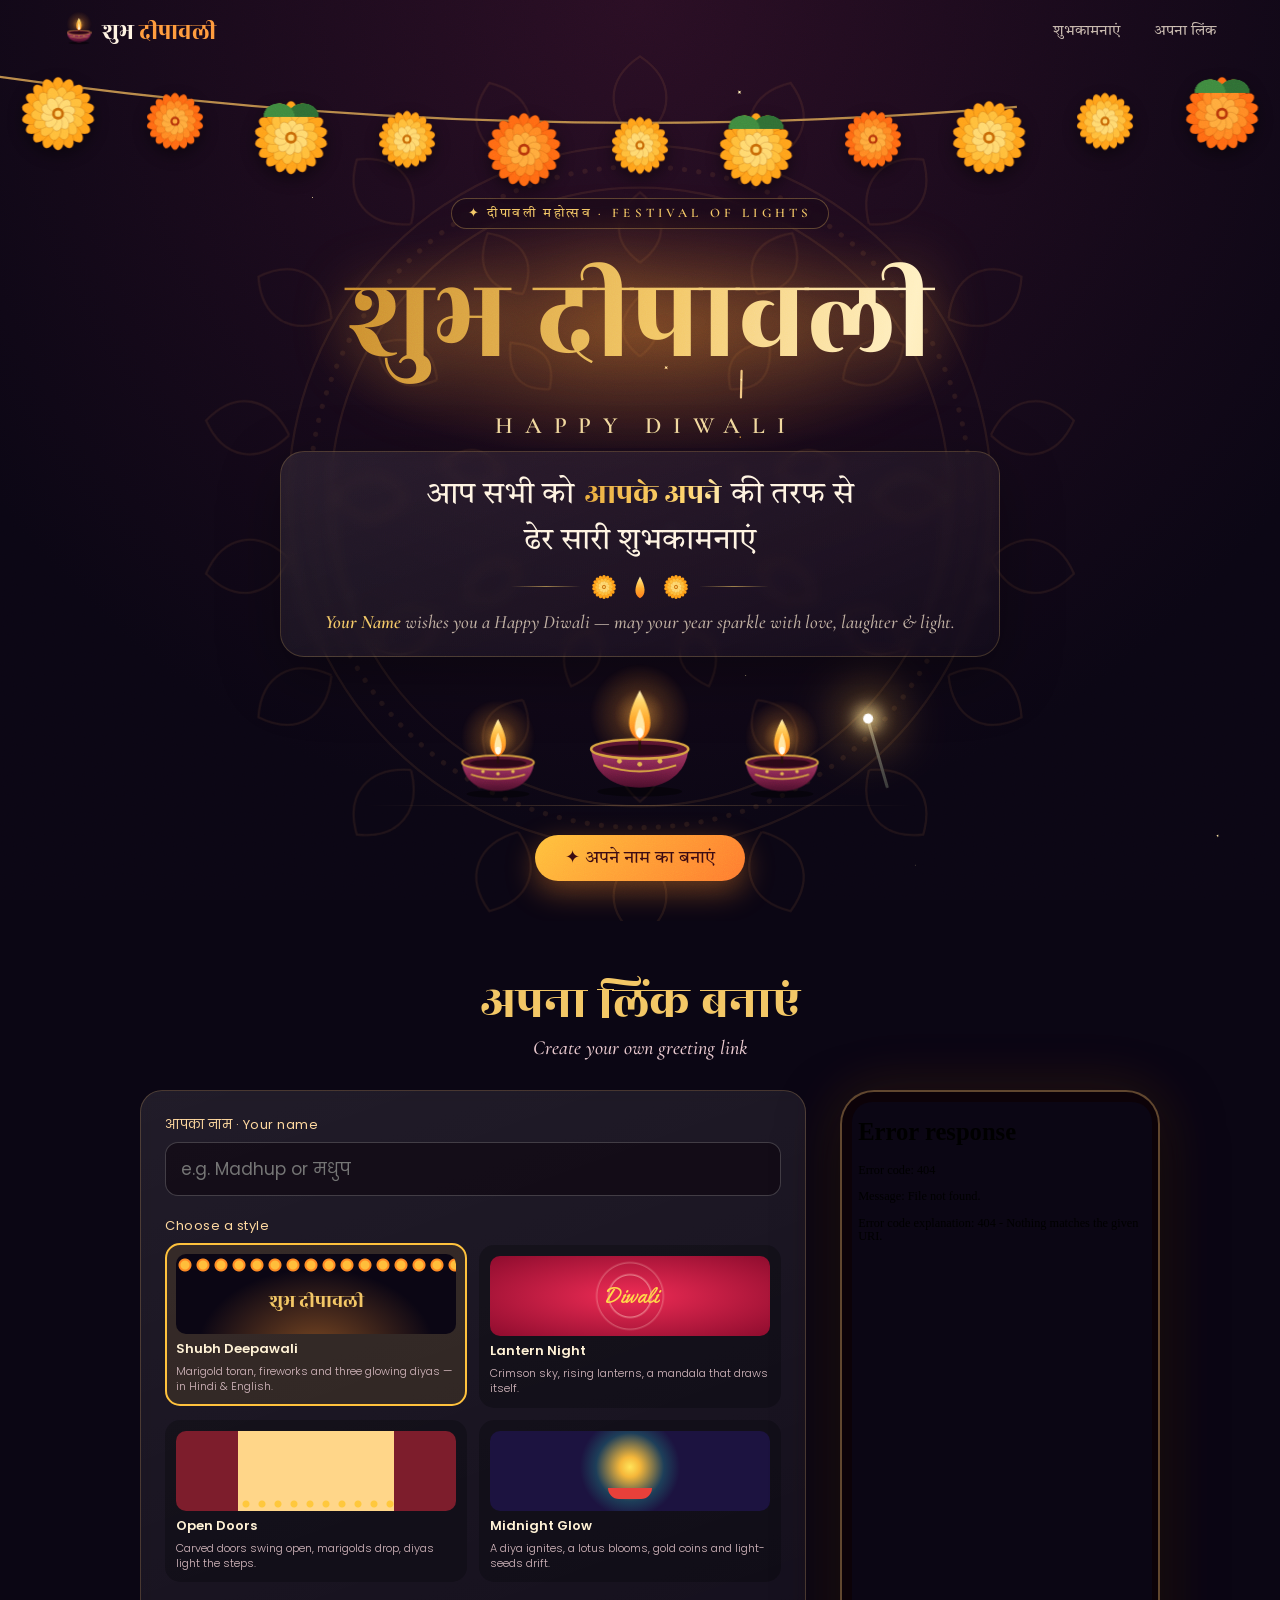
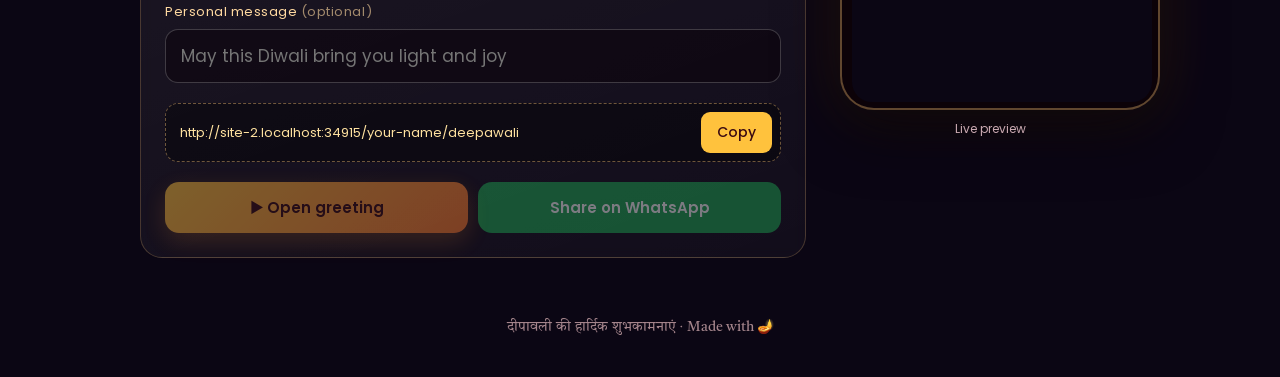
==== commit b17a2d69: "Add files via upload" ====
--- a/index.html
+++ b/index.html
@@ -8,6 +8,9 @@
 <meta property="og:title" content="शुभ दीपावली · Happy Diwali 🪔">
 <meta property="og:description" content="Open this link for an animated Diwali greeting.">
 <meta name="theme-color" content="#0b0614">
+<meta name="apple-mobile-web-app-capable" content="yes">
+<meta name="apple-mobile-web-app-status-bar-style" content="black-translucent">
+<meta name="format-detection" content="telephone=no">
 <link rel="icon" href="data:image/svg+xml,%3Csvg xmlns='http://www.w3.org/2000/svg' viewBox='0 0 100 100'%3E%3Ctext y='.9em' font-size='90'%3E🪔%3C/text%3E%3C/svg%3E">
 <link rel="preconnect" href="https://fonts.googleapis.com">
 <link rel="preconnect" href="https://fonts.gstatic.com" crossorigin>
--- a/styles.css
+++ b/styles.css
@@ -1,14 +1,16 @@
 *{box-sizing:border-box;margin:0;padding:0}
-:root{--gold:#f3c766;--deva:'Tiro Devanagari Hindi',serif;--rozha:'Rozha One',serif;--corm:'Cormorant Garamond',serif}
+:root{--gold:#f3c766;--deva:'Tiro Devanagari Hindi',serif;--rozha:'Rozha One',serif;--corm:'Cormorant Garamond',serif;--sat:env(safe-area-inset-top,0px);--sab:env(safe-area-inset-bottom,0px);--sal:env(safe-area-inset-left,0px);--sar:env(safe-area-inset-right,0px)}
+html{-webkit-text-size-adjust:100%;text-size-adjust:100%;scroll-behavior:smooth}
 html,body{min-height:100%;background:#0b0614;font-family:'Poppins',system-ui,sans-serif;color:#fff;-webkit-font-smoothing:antialiased}
-html{scroll-behavior:smooth}
-body.greet{overflow:hidden;height:100dvh}
+body{-webkit-tap-highlight-color:transparent}
+body.greet{overflow:hidden;height:100vh;height:100dvh;touch-action:manipulation;overscroll-behavior:none;-webkit-user-select:none;user-select:none;-webkit-touch-callout:none}
 body.home{overflow-x:hidden;background:radial-gradient(ellipse 90% 60% at 50% 0%,#2a0e24,#0b0614 70%) #0b0614}
 body.greet #app{position:fixed;inset:0}
-#fx{position:fixed;inset:0;width:100%;height:100%;z-index:5}
-body.home #fx{z-index:0;pointer-events:none}
+#fx{position:fixed;inset:0;width:100%;height:100%;z-index:5;pointer-events:none}
+body.home #fx{z-index:0}
 body.home #app{position:relative;z-index:1}
 .grain{position:fixed;inset:0;pointer-events:none;z-index:6;opacity:.14;mix-blend-mode:overlay;background-image:url("data:image/svg+xml,%3Csvg xmlns='http://www.w3.org/2000/svg' width='160' height='160'%3E%3Cfilter id='n'%3E%3CfeTurbulence type='fractalNoise' baseFrequency='.9' numOctaves='2'/%3E%3C/filter%3E%3Crect width='100%25' height='100%25' filter='url(%23n)'/%3E%3C/svg%3E")}
+@media(pointer:coarse){.grain{display:none}}
 .sc{position:absolute;inset:0;overflow:hidden}
 
 /* shared keyframes */
@@ -26,7 +28,6 @@
 .draw{fill:none;stroke-dasharray:1;stroke-dashoffset:1;animation:draw 2.6s cubic-bezier(.4,0,.2,1) forwards;animation-delay:calc(.3s + var(--i,0)*.09s)}
 .dots{stroke-dasharray:.1 6;stroke-linecap:round;stroke-width:2.2!important;opacity:0;animation:fadeIn 2s 1.2s forwards}
 .rot{transform-origin:200px 400px;animation:spin 150s linear infinite}
-.gold-text{background:linear-gradient(100deg,#c98a2a 0%,#f3c766 22%,#fff0c2 38%,#f3c766 52%,#c98a2a 75%,#f3c766 100%);background-size:250% 100%;-webkit-background-clip:text;background-clip:text;color:transparent}
 
 /* ===== diya (shared) ===== */
 .diya{display:block;overflow:visible;--fl-at:var(--fd,0s)}
@@ -38,7 +39,7 @@
 @keyframes dPulse{from{opacity:.7;transform:scale(.94)}to{opacity:1;transform:scale(1.08)}}
 
 /* ===== marigold toran ===== */
-.toran{position:absolute;left:0;right:0;top:0;height:clamp(64px,12dvh,130px);z-index:3;pointer-events:none}
+.toran{position:absolute;left:0;right:0;top:var(--sat);height:clamp(64px,12dvh,130px);z-index:3;pointer-events:none}
 .toran>svg{position:absolute;inset:0;width:100%;height:100%;overflow:visible}
 .tstr{fill:none;stroke:#b98a4a;stroke-width:2.2;vector-effect:non-scaling-stroke;stroke-dasharray:1;stroke-dashoffset:1;animation:draw 1.2s ease-out .2s forwards}
 .mf{position:absolute;--fz:clamp(30px,6.2vw,104px);width:calc(var(--fz)*.78);transform:translate(-50%,-14%)}
@@ -53,20 +54,24 @@
 .fest{--t0:0s}
 .bgm{position:absolute;left:50%;top:54%;width:min(115vw,100dvh);transform:translate(-50%,-50%);opacity:.6;z-index:0;pointer-events:none}
 .bgm path,.bgm circle{fill:none;stroke:rgba(255,170,90,.15);stroke-width:1}
-.fest .col{position:relative;z-index:2;height:100%;display:flex;flex-direction:column;align-items:center;justify-content:center;gap:clamp(6px,1.5dvh,16px);text-align:center;padding:clamp(70px,14dvh,160px) 16px 2dvh}
-.badge{font:400 clamp(10px,1.5dvh,13px)/1 var(--deva);letter-spacing:.2em;color:var(--gold);border:1px solid rgba(243,199,102,.3);border-radius:99px;padding:8px 16px;background:rgba(20,8,20,.45);backdrop-filter:blur(4px);opacity:0;animation:fadeUp .8s calc(var(--t0) + 1.2s) forwards}
+.fest .col{position:relative;z-index:2;height:100%;display:flex;flex-direction:column;align-items:center;justify-content:flex-start;gap:clamp(6px,1.5dvh,16px);text-align:center;padding:calc(clamp(70px,14dvh,160px) + var(--sat)) max(16px,var(--sar)) calc(2dvh + var(--sab)) max(16px,var(--sal))}
+/* auto margins centre the block when it fits and let it scroll when it doesn't */
+.fest .col>:first-child{margin-top:auto}.fest .col>:last-child{margin-bottom:auto}
+.t4 .col{overflow-y:auto;-webkit-overflow-scrolling:touch;scrollbar-width:none}
+.t4 .col::-webkit-scrollbar{display:none}
+.badge{font:400 clamp(10px,1.5dvh,13px)/1 var(--deva);letter-spacing:.2em;color:var(--gold);border:1px solid rgba(243,199,102,.3);border-radius:99px;padding:8px 16px;background:rgba(20,8,20,.45);-webkit-backdrop-filter:blur(4px);backdrop-filter:blur(4px);opacity:0;animation:fadeUp .8s calc(var(--t0) + 1.2s) forwards}
 .badge span{font-family:var(--corm);font-weight:600;letter-spacing:.32em}
 .bigw{position:relative;filter:drop-shadow(0 0 28px rgba(255,170,60,.35))}
 .bigw::before{content:'';position:absolute;inset:-30% -10%;background:radial-gradient(ellipse at 50% 55%,rgba(255,150,40,.28),transparent 65%);opacity:0;animation:fadeIn 2s calc(var(--t0) + 1.6s) forwards}
-.big{position:relative;font:400 clamp(50px,min(15vw,13.5dvh),168px)/1.3 var(--rozha);padding:0 .1em;opacity:0;animation:bigIn 1.6s cubic-bezier(.2,.8,.2,1) calc(var(--t0) + 1.55s) forwards,shimmer 5s linear calc(var(--t0) + 3.4s) infinite;background:linear-gradient(100deg,#c98a2a 0%,#f3c766 22%,#fff0c2 38%,#f3c766 52%,#c98a2a 75%,#f3c766 100%);background-size:250% 100%;-webkit-background-clip:text;background-clip:text;color:transparent}
+.big{position:relative;font:400 clamp(46px,min(15vw,13.5dvh),168px)/1.3 var(--rozha);padding:0 .1em;opacity:0;animation:bigIn 1.6s cubic-bezier(.2,.8,.2,1) calc(var(--t0) + 1.55s) forwards,shimmer 5s linear calc(var(--t0) + 3.4s) infinite;background:linear-gradient(100deg,#c98a2a 0%,#f3c766 22%,#fff0c2 38%,#f3c766 52%,#c98a2a 75%,#f3c766 100%);background-size:250% 100%;-webkit-background-clip:text;background-clip:text;color:transparent;-webkit-text-fill-color:transparent}
 @keyframes bigIn{from{opacity:0;transform:scale(1.3);filter:blur(18px)}60%{opacity:1}to{opacity:1;transform:none;filter:blur(0)}}
 .happy{font:600 clamp(14px,2.6dvh,26px)/1 var(--corm);letter-spacing:.5em;padding-left:.5em;color:#f6dca0;opacity:0;animation:trackIn 1.6s cubic-bezier(.2,.8,.2,1) calc(var(--t0) + 2.4s) forwards}
 @keyframes trackIn{from{opacity:0;letter-spacing:1.4em;filter:blur(6px)}to{opacity:1;letter-spacing:.5em;filter:blur(0)}}
-.hcard{width:min(680px,100%);padding:clamp(12px,2.2dvh,28px) clamp(16px,3vw,36px);border-radius:24px;border:1px solid rgba(243,199,102,.2);background:linear-gradient(160deg,rgba(255,255,255,.08),rgba(255,255,255,.02));backdrop-filter:blur(6px);box-shadow:0 20px 60px rgba(0,0,0,.35);opacity:0;animation:cardIn 1s cubic-bezier(.2,.8,.2,1) calc(var(--t0) + 3s) forwards}
+.hcard{width:min(680px,100%);padding:clamp(12px,2.2dvh,28px) clamp(16px,3vw,36px);border-radius:24px;border:1px solid rgba(243,199,102,.2);background:linear-gradient(160deg,rgba(255,255,255,.08),rgba(255,255,255,.02));-webkit-backdrop-filter:blur(6px);backdrop-filter:blur(6px);box-shadow:0 20px 60px rgba(0,0,0,.35);opacity:0;animation:cardIn 1s cubic-bezier(.2,.8,.2,1) calc(var(--t0) + 3s) forwards}
 @keyframes cardIn{from{opacity:0;transform:translateY(30px) scale(.96)}to{opacity:1;transform:none}}
 .hl1,.hl2{font:400 clamp(19px,3.4dvh,36px)/1.5 var(--deva);color:#fff4e2;opacity:0;animation:fadeUp .9s cubic-bezier(.2,.8,.2,1) calc(var(--t0) + 3.3s) forwards}
 .hl2{animation-delay:calc(var(--t0) + 3.7s)}
-.nm{font-family:var(--rozha);font-weight:400;padding:0 .08em;background:linear-gradient(100deg,#e9a93a 0%,#ffd36a 30%,#fff2c8 45%,#ffd36a 60%,#e9a93a 100%);background-size:250% 100%;-webkit-background-clip:text;background-clip:text;color:transparent;animation:shimmer 3.5s linear infinite}
+.nm{font-family:var(--rozha);font-weight:400;padding:0 .08em;background:linear-gradient(100deg,#e9a93a 0%,#ffd36a 30%,#fff2c8 45%,#ffd36a 60%,#e9a93a 100%);background-size:250% 100%;-webkit-background-clip:text;background-clip:text;color:transparent;-webkit-text-fill-color:transparent;-webkit-box-decoration-break:clone;box-decoration-break:clone;animation:shimmer 3.5s linear infinite}
 .divd{display:flex;align-items:center;justify-content:center;gap:10px;margin:clamp(4px,1dvh,10px) 0;opacity:0;animation:fadeIn 1s calc(var(--t0) + 4s) forwards}
 .divd i{width:clamp(30px,8vw,70px);height:1px;background:linear-gradient(90deg,transparent,rgba(243,199,102,.6),transparent)}
 .divd svg{width:clamp(18px,3dvh,26px);height:clamp(18px,3dvh,26px)}
@@ -74,7 +79,7 @@
 .en{font:italic 500 clamp(13px,2.1dvh,20px)/1.45 var(--corm);color:rgba(255,236,210,.72);opacity:0;animation:fadeUp .9s calc(var(--t0) + 4.3s) forwards}
 .en b{color:var(--gold);font-weight:600}
 .msg{font:italic 500 clamp(14px,2.2dvh,20px)/1.45 var(--corm);color:#ffd9a0;margin-top:6px;opacity:0;animation:fadeUp .9s calc(var(--t0) + 4.7s) forwards}
-.drow{position:relative;display:flex;align-items:flex-end;gap:clamp(10px,3vw,36px);padding:0 clamp(34px,8vw,90px) 6px}
+.drow{position:relative;display:flex;align-items:flex-end;gap:clamp(10px,3vw,36px);padding:0 clamp(34px,8vw,90px) 6px;flex:none}
 .drow::after{content:'';position:absolute;left:0;right:0;bottom:2px;height:1px;background:linear-gradient(90deg,transparent,rgba(255,200,120,.25),transparent)}
 .drow .diya{width:clamp(62px,10dvh,104px);opacity:0;animation:fadeUp .9s cubic-bezier(.2,.8,.2,1) calc(var(--t0) + 3.9s + var(--fd)) forwards}
 .drow .diya.mid{width:clamp(80px,13.5dvh,136px)}
@@ -88,19 +93,19 @@
 .t4{background:radial-gradient(ellipse 80% 70% at 50% 35%,#24102a,#0b0614 70%);animation:fadeIn 1s both}
 
 /* ===== opening gate ===== */
-.gate{display:grid;place-items:center;background:radial-gradient(ellipse at 50% 58%,#2a0d22,#0b0614 70%);cursor:pointer;text-align:center;padding:20px}
+.gate{display:grid;place-items:center;background:radial-gradient(ellipse at 50% 58%,#2a0d22,#0b0614 70%);cursor:pointer;text-align:center;padding:calc(20px + var(--sat)) max(20px,var(--sar)) calc(20px + var(--sab)) max(20px,var(--sal))}
 .g-in{display:grid;justify-items:center;gap:clamp(8px,1.6dvh,16px);animation:fadeUp 1s .15s both}
-.g-kick{font:400 clamp(26px,5dvh,44px)/1.3 var(--rozha);background:linear-gradient(100deg,#c98a2a,#f3c766 30%,#fff0c2 45%,#f3c766 60%,#c98a2a);background-size:250% 100%;-webkit-background-clip:text;background-clip:text;color:transparent;animation:shimmer 4s linear infinite}
-.g-diya .diya{width:clamp(120px,22dvh,190px)}
+.g-kick{font:400 clamp(26px,5dvh,44px)/1.3 var(--rozha);background:linear-gradient(100deg,#c98a2a,#f3c766 30%,#fff0c2 45%,#f3c766 60%,#c98a2a);background-size:250% 100%;-webkit-background-clip:text;background-clip:text;color:transparent;-webkit-text-fill-color:transparent;animation:shimmer 4s linear infinite}
+.g-diya .diya{width:clamp(110px,22dvh,190px)}
 .gate .diya .dfl,.gate .diya .dglow{animation-play-state:paused}
 .gate.lit .diya .dfl,.gate.lit .diya .dglow{animation-play-state:running}
 .g-diya{position:relative}
-.g-diya::after{content:'';position:absolute;left:50%;top:30%;width:10px;height:10px;border-radius:50%;transform:translate(-50%,-50%) scale(0);background:radial-gradient(rgba(255,214,140,.55),transparent 70%);transition:transform 1.4s cubic-bezier(.2,.8,.2,1)}
+.g-diya::after{content:'';position:absolute;left:50%;top:30%;width:10px;height:10px;border-radius:50%;transform:translate(-50%,-50%) scale(0);background:radial-gradient(rgba(255,214,140,.55),transparent 70%);transition:transform 1.4s cubic-bezier(.2,.8,.2,1);pointer-events:none}
 .gate.lit .g-diya::after{transform:translate(-50%,-50%) scale(60)}
 .g-hi{font:400 clamp(18px,3dvh,26px)/1.5 var(--deva);color:#fff4e2;max-width:520px}
 .g-hi b{color:var(--gold);font-family:var(--rozha);font-weight:400}
 .g-en{font:italic 500 clamp(15px,2.3dvh,19px) var(--corm);color:rgba(255,236,210,.65)}
-.g-btn{margin-top:6px;font:400 clamp(15px,2.2dvh,18px)/1 var(--deva);color:#ffd98a;background:rgba(255,194,61,.08);border:1px solid rgba(243,199,102,.5);border-radius:99px;padding:13px 24px;cursor:pointer;animation:breath 1.8s ease-in-out infinite;transition:opacity .4s}
+.g-btn{margin-top:6px;font:400 clamp(15px,2.2dvh,18px)/1.2 var(--deva);color:#ffd98a;background:rgba(255,194,61,.08);border:1px solid rgba(243,199,102,.5);border-radius:99px;padding:13px 24px;min-height:44px;cursor:pointer;animation:breath 1.8s ease-in-out infinite;transition:opacity .4s;-webkit-appearance:none;appearance:none}
 .g-btn span{font-family:var(--corm);font-style:italic;font-size:1.05em}
 .gate.lit .g-btn{opacity:0}
 @keyframes breath{0%,100%{box-shadow:0 0 0 0 rgba(255,194,61,.35)}50%{box-shadow:0 0 0 12px rgba(255,194,61,0)}}
@@ -108,18 +113,18 @@
 @keyframes flash{0%{opacity:0;transform:scale(.2)}25%{opacity:1;transform:scale(1.4)}100%{opacity:0;transform:scale(2.2)}}
 
 /* controls + toast */
-#ctrl{position:fixed;z-index:20;right:12px;top:12px;transform:translateY(-12px);display:flex;flex-direction:column;align-items:flex-end;gap:8px;opacity:0;pointer-events:none;transition:.6s}
+#ctrl{position:fixed;z-index:20;right:calc(12px + var(--sar));top:calc(12px + var(--sat));transform:translateY(-12px);display:flex;flex-direction:column;align-items:flex-end;gap:8px;opacity:0;pointer-events:none;transition:.6s}
 #ctrl.show{opacity:1;transform:none;pointer-events:auto}
-#ctrl button,#ctrl a{font:500 13px 'Poppins',sans-serif;color:#fff;text-decoration:none;background:rgba(20,5,15,.55);backdrop-filter:blur(8px);border:1px solid rgba(255,255,255,.25);border-radius:99px;padding:9px 14px;cursor:pointer;white-space:nowrap}
+#ctrl button,#ctrl a{font:500 13px 'Poppins',sans-serif;color:#fff;text-decoration:none;background:rgba(20,5,15,.55);-webkit-backdrop-filter:blur(8px);backdrop-filter:blur(8px);border:1px solid rgba(255,255,255,.25);border-radius:99px;padding:9px 14px;min-height:40px;display:inline-flex;align-items:center;gap:4px;cursor:pointer;white-space:nowrap;-webkit-appearance:none;appearance:none}
 #ctrl b{font-weight:400}
 #ctrl .make{background:linear-gradient(135deg,#ffb93b,#ff7a2f);border:0;color:#3a0a12;font-weight:600}
-#ctrl button:hover{background:rgba(255,255,255,.2)}
-@media(max-width:700px){#ctrl span{display:none}#ctrl .make span{display:inline}#ctrl .make{font-size:12px;padding:8px 12px}#ctrl button{padding:8px 11px}}
-#toast{position:fixed;z-index:30;left:50%;top:20px;transform:translate(-50%,-80px);background:#fff;color:#3a0a12;padding:10px 18px;border-radius:99px;font-weight:500;font-size:14px;transition:.35s;box-shadow:0 8px 30px #0006}
+@media(hover:hover){#ctrl button:hover{background:rgba(255,255,255,.2)}}
+@media(max-width:700px){#ctrl span{display:none}#ctrl .make span{display:inline}#ctrl .make{font-size:12px;padding:8px 12px}#ctrl button{width:40px;justify-content:center;padding:0}}
+#toast{position:fixed;z-index:30;left:50%;top:calc(20px + var(--sat));transform:translate(-50%,-120px);background:#fff;color:#3a0a12;padding:10px 18px;border-radius:99px;font-weight:500;font-size:14px;transition:.35s;box-shadow:0 8px 30px #0006}
 #toast.show{transform:translate(-50%,0)}
 
 /* ============ T1  Lantern Night ============ */
-.t1{--s:min(.25vw,.125dvh);background:radial-gradient(ellipse at 50% 46%,#ee2c55 0%,#cc1a45 42%,#8e0c2e 100%);animation:fadeIn 1.4s both}
+.t1{--s:min(.25vw,.125vh);--s:min(.25vw,.125dvh);background:radial-gradient(ellipse at 50% 46%,#ee2c55 0%,#cc1a45 42%,#8e0c2e 100%);animation:fadeIn 1.4s both}
 .t1-art{position:absolute;inset:0;width:100%;height:100%}
 .t1 .frame{stroke:rgba(255,185,130,.6);stroke-width:1.6}.t1 .f2{stroke:rgba(255,185,130,.28);stroke-width:1}
 .t1 .rot path,.t1 .rot circle{stroke:rgba(255,215,200,.42);stroke-width:1.1;fill:none}
@@ -128,8 +133,8 @@
 .t1-name{font:400 calc(var(--s)*36)/1.1 'Yellowtail',cursive;color:#fff4cf;text-shadow:0 0 calc(var(--s)*14) rgba(255,200,90,.6);padding:0 8vw;margin-top:calc(var(--s)*4)}
 .t1-wish{font:300 calc(var(--s)*11)/1 'Poppins';letter-spacing:.42em;text-transform:uppercase;color:#ffe0d0;margin-top:calc(var(--s)*8);opacity:0;animation:fadeIn 1s 2.9s forwards}
 .t1-happy{font:400 calc(var(--s)*32)/1 'Yellowtail',cursive;color:#fff;margin-top:calc(var(--s)*14);opacity:0;animation:chIn 1s 3.1s forwards}
-.t1-diwali{font:400 calc(var(--s)*92)/1.05 'Yellowtail',cursive;margin-top:calc(var(--s)*-8);padding:0 .15em .12em;display:inline-block;background:linear-gradient(100deg,#ffe95c 0%,#ffc23d 30%,#fff6c8 45%,#ffc23d 60%,#ff9f4a 100%);background-size:250% 100%;-webkit-background-clip:text;background-clip:text;color:transparent;clip-path:inset(0 100% 0 0);animation:wipe 1.9s cubic-bezier(.6,0,.2,1) 3.3s forwards,glow 3s 5.2s ease-in-out infinite alternate,shimmer 4s linear 5.2s infinite}
-@keyframes wipe{to{clip-path:inset(0 -5% 0 0)}}
+.t1-diwali{font:400 calc(var(--s)*92)/1.05 'Yellowtail',cursive;margin-top:calc(var(--s)*-8);padding:0 .15em .12em;display:inline-block;background:linear-gradient(100deg,#ffe95c 0%,#ffc23d 30%,#fff6c8 45%,#ffc23d 60%,#ff9f4a 100%);background-size:250% 100%;-webkit-background-clip:text;background-clip:text;color:transparent;-webkit-text-fill-color:transparent;-webkit-clip-path:inset(0 100% 0 0);clip-path:inset(0 100% 0 0);animation:wipe 1.9s cubic-bezier(.6,0,.2,1) 3.3s forwards,glow 3s 5.2s ease-in-out infinite alternate,shimmer 4s linear 5.2s infinite}
+@keyframes wipe{to{-webkit-clip-path:inset(0 -5% 0 0);clip-path:inset(0 -5% 0 0)}}
 @keyframes glow{from{filter:drop-shadow(0 0 4px rgba(255,210,90,.2))}to{filter:drop-shadow(0 0 18px rgba(255,210,90,.75))}}
 .t1-hi{font:400 calc(var(--s)*17)/1.6 var(--deva);color:#ffeadf;max-width:calc(var(--s)*270);margin:calc(var(--s)*6) auto 0;opacity:0;animation:fadeUp 1.2s 5s forwards}
 .t1-hi .nm{font-size:1.1em}
@@ -138,21 +143,21 @@
 .lantern{position:absolute;bottom:-140px;width:calc(38px*var(--sz));height:calc(52px*var(--sz));animation:rise var(--dur) linear var(--dl) infinite;opacity:0}
 .lan-in{width:100%;height:100%;border-radius:40% 40% 14% 14%/32% 32% 12% 12%;background:linear-gradient(#ffcb45,#ff8a1f 70%,#e8631a);box-shadow:0 0 calc(30px*var(--sz)) rgba(255,160,40,.7),inset 0 -8px 12px rgba(180,50,0,.35);position:relative;animation:sway 4s ease-in-out infinite alternate}
 .lan-in i{position:absolute;left:50%;bottom:6%;width:34%;height:28%;transform:translateX(-50%);background:radial-gradient(#fff6b8,#ffd24a 60%,transparent);border-radius:50%;animation:flick .6s ease-in-out infinite alternate}
-@keyframes rise{0%{transform:translateY(0);opacity:0}8%{opacity:.95}85%{opacity:.9}100%{transform:translateY(-118dvh);opacity:0}}
+@keyframes rise{0%{transform:translateY(0);opacity:0}8%{opacity:.95}85%{opacity:.9}100%{transform:translateY(-118vh);opacity:0}}
 @keyframes sway{from{transform:rotate(-6deg) translateX(-8px)}to{transform:rotate(6deg) translateX(8px)}}
 @keyframes flick{from{opacity:.75;transform:translateX(-50%) scale(.9)}to{opacity:1;transform:translateX(-50%) scale(1.1)}}
 
 /* ============ T2  Open Doors ============ */
 .t2{background:linear-gradient(#e6a08f,#d27a6a 55%,#b8594c);animation:fadeIn 1s both}
-.t2 .col{height:100%;max-width:620px;margin:0 auto;display:flex;flex-direction:column;padding:max(3dvh,16px) 16px 0}
+.t2 .col{height:100%;max-width:620px;margin:0 auto;display:flex;flex-direction:column;padding:calc(max(3dvh,16px) + var(--sat)) max(16px,var(--sar)) var(--sab) max(16px,var(--sal))}
 .t2-text{text-align:center;color:#5a0f22;font-family:'Playfair Display',serif;flex:none}
 .t2-name{font-size:clamp(17px,3dvh,28px);font-weight:500;letter-spacing:.06em;--d:3s}
 .t2-wish{font-size:clamp(12px,1.8dvh,16px);font-style:italic;opacity:0;animation:fadeIn 1s 3.6s forwards;margin:2px 0 clamp(2px,.8dvh,8px)}
 .t2-happy{font-size:clamp(12px,2.2dvh,20px);letter-spacing:.55em;font-weight:500;--d:4.1s}
-.t2-diwali{font:500 clamp(48px,10dvh,100px)/1 'Playfair Display',serif;--d:4.5s;margin-top:-.04em}
+.t2-diwali{font:500 clamp(44px,10dvh,100px)/1 'Playfair Display',serif;--d:4.5s;margin-top:-.04em}
 .t2-diwali .ch{animation-name:dropIn;animation-duration:1.1s;animation-timing-function:cubic-bezier(.3,1.4,.5,1)}
 .t2-hi{font:400 clamp(14px,2.2dvh,19px)/1.5 var(--deva);margin-top:clamp(4px,1dvh,10px);opacity:0;animation:fadeUp 1s 5.3s forwards}
-.t2-hi .nm{background:none;-webkit-background-clip:border-box;background-clip:border-box;color:#7d1d2c;animation:none}
+.t2-hi .nm{background:none;-webkit-background-clip:border-box;background-clip:border-box;color:#7d1d2c;-webkit-text-fill-color:#7d1d2c;animation:none}
 .t2-tag{font:italic 500 clamp(12px,2dvh,17px)/1.3 'Playfair Display',serif;margin-top:2px;opacity:0;animation:fadeIn 1.2s 6s forwards}
 .t2 svg{flex:1;min-height:0;width:100%;margin-top:clamp(4px,1dvh,14px)}
 .t2 .arch{animation:rise2 1.2s cubic-bezier(.2,.8,.2,1) .2s both}
@@ -178,7 +183,7 @@
 
 /* ============ T3  Midnight Glow ============ */
 .t3{background:radial-gradient(ellipse at 50% 60%,#2b1f55,#1c1340 55%,#120b2c);animation:fadeIn 1s both}
-.t3 .col{height:100%;max-width:620px;margin:0 auto;display:flex;flex-direction:column;padding:max(3.5dvh,18px) 16px 0}
+.t3 .col{height:100%;max-width:620px;margin:0 auto;display:flex;flex-direction:column;padding:calc(max(3.5dvh,18px) + var(--sat)) max(16px,var(--sar)) var(--sab) max(16px,var(--sal))}
 .t3-text{text-align:center;flex:none}
 .t3-shubh{font:400 clamp(18px,3dvh,28px)/1.3 var(--rozha);color:#ffd36a;opacity:0;animation:fadeUp 1s 1.3s forwards}
 .t3-name{font:400 clamp(26px,5dvh,48px)/1.1 'Yellowtail',cursive;color:#ff9a4a;--d:1.9s;text-shadow:0 0 20px rgba(255,140,60,.45)}
@@ -202,33 +207,35 @@
 .t3 .lp{transform:scale(0);animation:bloom 1s cubic-bezier(.3,1.5,.5,1) calc(var(--dl) + 1s + var(--i)*.12s) forwards}
 
 /* ============ Home page ============ */
-.nav{position:absolute;top:0;left:0;right:0;z-index:6;display:flex;justify-content:space-between;align-items:center;padding:14px clamp(16px,5vw,64px)}
-.logo{display:flex;align-items:center;gap:8px;text-decoration:none;color:#fff4e2;font:400 clamp(18px,2.4vw,24px)/1 var(--rozha)}
-.logo .diya{width:30px;margin-top:-6px}
+.nav{position:absolute;top:0;left:0;right:0;z-index:6;display:flex;justify-content:space-between;align-items:center;gap:10px;padding:calc(14px + var(--sat)) max(clamp(16px,5vw,64px),var(--sar)) 14px max(clamp(16px,5vw,64px),var(--sal))}
+.logo{display:flex;align-items:center;gap:8px;text-decoration:none;color:#fff4e2;font:400 clamp(18px,2.4vw,24px)/1 var(--rozha);white-space:nowrap}
+.logo .diya{width:30px;margin-top:-6px;flex:none}
 .logo em{font-style:normal;color:#ff9a3c}
-.nav div a{font:400 15px var(--deva);color:rgba(255,240,220,.75);text-decoration:none;margin-left:clamp(14px,3vw,34px);transition:color .2s}
-.nav div a:hover{color:var(--gold)}
-.hero{--t0:-.5s;position:relative;min-height:100dvh;overflow:hidden}
-.hero .toran{top:58px}
-.hero .col{min-height:100dvh;padding-top:clamp(130px,22dvh,220px);padding-bottom:40px}
+.nav div{display:flex;flex-wrap:nowrap}
+.nav div a{font:400 15px var(--deva);color:rgba(255,240,220,.75);text-decoration:none;margin-left:clamp(12px,3vw,34px);padding:8px 0;transition:color .2s;white-space:nowrap}
+@media(hover:hover){.nav div a:hover{color:var(--gold)}}
+.hero{--t0:-.5s;position:relative;min-height:100vh;min-height:100dvh;overflow:hidden}
+.hero .toran{top:calc(58px + var(--sat))}
+.hero .col{min-height:100vh;min-height:100dvh;padding-top:calc(clamp(130px,22dvh,220px) + var(--sat));padding-bottom:40px}
 .cta{display:inline-flex;align-items:center;gap:8px;margin-top:clamp(4px,1.5dvh,14px);padding:14px 30px;border-radius:99px;background:linear-gradient(135deg,#ffc23d,#ff7a2f);color:#3a0a12;text-decoration:none;font:400 18px/1 var(--deva);box-shadow:0 10px 30px rgba(255,140,40,.4);opacity:0;animation:fadeUp .8s calc(var(--t0) + 5.6s) forwards,ctaPulse 2.4s ease-in-out 7s infinite;transition:transform .2s}
-.cta:hover{transform:translateY(-2px)}
+@media(hover:hover){.cta:hover{transform:translateY(-2px)}}
 @keyframes ctaPulse{0%,100%{box-shadow:0 10px 30px rgba(255,140,40,.4)}50%{box-shadow:0 10px 50px rgba(255,170,60,.75)}}
 .rv{opacity:0;transform:translateY(30px);transition:opacity 1s,transform 1s cubic-bezier(.2,.8,.2,1)}
 .rv.in{opacity:1;transform:none}
-.create{position:relative;padding:50px 20px 10px;scroll-margin-top:10px}
-.create h2{text-align:center;font:400 clamp(30px,5vw,50px)/1.3 var(--rozha);background:linear-gradient(100deg,#c98a2a,#f3c766 30%,#fff0c2 45%,#f3c766 60%,#c98a2a);background-size:250% 100%;-webkit-background-clip:text;background-clip:text;color:transparent;animation:shimmer 5s linear infinite}
-.create h2 small{display:block;font:italic 500 clamp(16px,2vw,20px) var(--corm);color:#e9c9cf;-webkit-text-fill-color:#e9c9cf}
+.create{position:relative;padding:50px max(20px,var(--sar)) 10px max(20px,var(--sal));scroll-margin-top:10px}
+.create h2{text-align:center;font:400 clamp(30px,5vw,50px)/1.3 var(--rozha);color:var(--gold)}
+.create h2 small{display:block;font:italic 500 clamp(16px,2vw,20px) var(--corm);color:#e9c9cf}
 .creator{display:grid;grid-template-columns:minmax(0,1fr) 300px;gap:34px;max-width:1000px;margin:30px auto 40px;align-items:start}
-.card{background:linear-gradient(160deg,rgba(255,255,255,.09),rgba(255,255,255,.03));border:1px solid rgba(255,200,120,.22);border-radius:22px;padding:24px;display:grid;gap:20px;backdrop-filter:blur(6px)}
+.card{background:linear-gradient(160deg,rgba(255,255,255,.09),rgba(255,255,255,.03));border:1px solid rgba(255,200,120,.22);border-radius:22px;padding:24px;display:grid;gap:20px;-webkit-backdrop-filter:blur(6px);backdrop-filter:blur(6px);min-width:0}
 .fld{display:grid;gap:7px}.fld>span{font-size:13px;color:#ffd9a0;letter-spacing:.04em}.fld em{opacity:.6;font-style:normal}
-.fld input{font:400 17px 'Poppins',var(--deva);padding:13px 15px;border-radius:13px;border:1px solid rgba(255,255,255,.2);background:rgba(10,2,10,.5);color:#fff;outline:none;transition:.2s}
+/* 16px+ inputs stop iPhone Safari from zooming in when typing */
+.fld input{font:400 17px 'Poppins',var(--deva);padding:13px 15px;border-radius:13px;border:1px solid rgba(255,255,255,.2);background:rgba(10,2,10,.5);color:#fff;outline:none;transition:.2s;width:100%;-webkit-appearance:none;appearance:none}
 .fld input:focus{border-color:#ffc23d;box-shadow:0 0 0 3px rgba(255,194,61,.2)}
-.tpls{border:0;display:grid;grid-template-columns:repeat(2,1fr);gap:12px}.tpls legend{font-size:13px;color:#ffd9a0;margin-bottom:9px;letter-spacing:.04em}
-.tcard{cursor:pointer;display:grid;gap:5px;align-content:start;padding:9px;border-radius:15px;border:2px solid transparent;background:rgba(0,0,0,.25);transition:.2s;position:relative}
-.tcard input{position:absolute;opacity:0}
-.tcard:has(input:checked){border-color:#ffc23d;background:rgba(255,194,61,.1);transform:translateY(-2px)}
-.tcard:hover{background:rgba(255,194,61,.08)}
+.tpls{border:0;display:grid;grid-template-columns:repeat(2,minmax(0,1fr));gap:12px;min-width:0}.tpls legend{font-size:13px;color:#ffd9a0;margin-bottom:9px;letter-spacing:.04em}
+.tcard{cursor:pointer;display:grid;gap:5px;align-content:start;padding:9px;border-radius:15px;border:2px solid transparent;background:rgba(0,0,0,.25);transition:.2s;position:relative;min-width:0}
+.tcard input{position:absolute;opacity:0;pointer-events:none}
+.tcard.sel{border-color:#ffc23d;background:rgba(255,194,61,.1);transform:translateY(-2px)}
+@media(hover:hover){.tcard:hover{background:rgba(255,194,61,.08)}}
 .tcard b{font-size:13px;font-weight:600;color:#fff2d6}.tcard small{font-size:11px;line-height:1.4;color:#d5b9bf;font-weight:300}
 .thumb{height:80px;border-radius:10px;position:relative;overflow:hidden}
 .th-deepawali{background:radial-gradient(ellipse at 50% 120%,rgba(255,150,50,.45),transparent 60%),#0b0614}
@@ -240,20 +247,87 @@
 .th-doors::after{content:'';position:absolute;left:22%;right:22%;bottom:0;height:14px;background:radial-gradient(circle,#ffc83d 3px,transparent 4px) 0 0/16px 14px repeat-x}
 .th-midnight{background:radial-gradient(circle at 50% 45%,#ffe45a 0,#f5b73a 10px,rgba(31,106,115,.5) 34px,transparent 50px),#1c1340}
 .th-midnight::after{content:'';position:absolute;left:50%;bottom:12px;width:44px;height:11px;transform:translateX(-50%);background:#e8403a;border-radius:0 0 40px 40px}
-.linkbox{display:flex;gap:8px;align-items:center;background:rgba(0,0,0,.35);border:1px dashed rgba(255,200,120,.4);border-radius:13px;padding:8px 8px 8px 14px;font-size:13px;color:#ffe2a0}
-.linkbox span{flex:1;overflow:hidden;text-overflow:ellipsis;white-space:nowrap}
-.linkbox button{font:500 13px 'Poppins';border:0;border-radius:9px;padding:8px 14px;cursor:pointer;background:#ffc23d;color:#3a0a12}
+.linkbox{display:flex;gap:8px;align-items:center;background:rgba(0,0,0,.35);border:1px dashed rgba(255,200,120,.4);border-radius:13px;padding:8px 8px 8px 14px;font-size:13px;color:#ffe2a0;min-width:0}
+.linkbox span{flex:1;min-width:0;overflow:hidden;text-overflow:ellipsis;white-space:nowrap}
+.linkbox button{font:500 14px 'Poppins';border:0;border-radius:9px;padding:10px 16px;min-height:40px;cursor:pointer;background:#ffc23d;color:#3a0a12;flex:none;-webkit-appearance:none;appearance:none}
 .actions{display:flex;gap:10px;flex-wrap:wrap}
-.btn{flex:1;min-width:150px;text-align:center;text-decoration:none;font:600 15px 'Poppins';padding:14px 18px;border-radius:14px;cursor:pointer;transition:.2s}
+.btn{flex:1;min-width:150px;text-align:center;text-decoration:none;font:600 15px 'Poppins';padding:14px 18px;min-height:48px;border-radius:14px;cursor:pointer;transition:.2s}
 .btn.pri{background:linear-gradient(135deg,#ffc23d,#ff7a2f);color:#3a0a12;box-shadow:0 8px 24px rgba(255,140,40,.35)}
-.btn.wa{background:#1fa855;color:#fff}.btn:hover{transform:translateY(-2px)}.btn.off{opacity:.45}
+.btn.wa{background:#1fa855;color:#fff}.btn.off{opacity:.45}
+@media(hover:hover){.btn:hover{transform:translateY(-2px)}}
 .phonewrap{text-align:center;color:#c9a9b0;font-size:12px;position:sticky;top:20px}
 .phone{--k:.74;margin:0 auto;padding:10px;border-radius:34px;background:#0c0208;border:2px solid rgba(255,200,120,.35);box-shadow:0 20px 60px rgba(0,0,0,.6),0 0 60px rgba(255,140,40,.15);width:calc(390px*var(--k) + 20px);height:calc(780px*var(--k) + 20px);overflow:hidden}
 .phone iframe{width:390px;height:780px;border:0;border-radius:26px;transform:scale(var(--k));transform-origin:0 0;background:#0b0614;pointer-events:none}
 .phonewrap p{margin-top:10px}
-footer{position:relative;text-align:center;padding:10px 20px 40px;color:#a5858c;font:400 14px var(--deva)}
-@media(max-width:860px){.creator{grid-template-columns:1fr}.phonewrap{display:none}.tpls{grid-template-columns:1fr}.tcard{grid-template-columns:96px 1fr;grid-template-rows:auto auto;column-gap:12px}.thumb{grid-row:1/3;height:100%;min-height:64px}}
-@media(max-width:520px){.nav div a{font-size:13px;margin-left:12px}.badge span{display:none}}
+footer{position:relative;text-align:center;padding:10px 20px calc(40px + var(--sab));color:#a5858c;font:400 14px var(--deva)}
+
+/* ============ Tablets (iPad portrait) ============ */
+@media(max-width:1024px) and (min-width:861px){.creator{grid-template-columns:minmax(0,1fr) 260px;gap:24px}}
+@media(max-width:860px){
+  .creator{grid-template-columns:1fr;max-width:640px}
+  .phonewrap{display:none}
+}
+@media(min-width:600px) and (max-width:860px){.tpls{grid-template-columns:repeat(2,minmax(0,1fr))}}
+@media(min-width:700px) and (min-height:900px){
+  /* iPad portrait: roomier greeting cards */
+  .t2 .col,.t3 .col{max-width:720px}
+  .hcard{width:min(720px,100%)}
+}
+
+/* ============ Phones (portrait) ============ */
+@media(max-width:599px){
+  .tpls{grid-template-columns:1fr}
+  .tcard{grid-template-columns:96px minmax(0,1fr);grid-template-rows:auto auto;column-gap:12px}
+  .thumb{grid-row:1/3;height:100%;min-height:64px}
+  .card{padding:18px}
+  .actions .btn{min-width:100%}
+  .badge span{display:none}
+  .nav div a{font-size:13px;margin-left:12px}
+  .logo{font-size:17px}
+}
+@media(max-width:360px){.nav div a:first-child{display:none}.hl1,.hl2{font-size:18px}}
+/* short phones (e.g. iPhone SE): tighten the Shubh Deepawali layout */
+@media(max-height:700px) and (orientation:portrait){
+  .fest .col{gap:6px}
+  .hcard{padding:10px 14px}
+  .divd{margin:2px 0}
+  .t4 .badge{display:none}
+}
+
+/* ============ Phones (landscape) ============ */
+@media(max-height:520px) and (orientation:landscape){
+  .toran{height:clamp(40px,14dvh,64px)}
+  .mf{--fz:clamp(22px,4.2vw,56px)}
+  .gate .g-in{grid-template-columns:auto auto;grid-template-areas:"diya kick" "diya hi" "diya en" "diya btn";column-gap:5vw;justify-items:start;text-align:left;align-items:center}
+  .g-kick{grid-area:kick}.g-diya{grid-area:diya}.g-hi{grid-area:hi}.g-en{grid-area:en}.g-btn{grid-area:btn}
+  .g-diya .diya{width:clamp(90px,36dvh,150px)}
+  /* Shubh Deepawali: title + diyas on the left, message card on the right */
+  .t4 .col{display:grid;grid-template-columns:minmax(0,1.1fr) minmax(0,1fr);grid-template-rows:auto auto auto auto;grid-auto-flow:row;column-gap:4vw;row-gap:1.4dvh;align-content:center;justify-items:center;align-items:center;padding:calc(15dvh + var(--sat)) max(4vw,var(--sar)) calc(3dvh + var(--sab)) max(4vw,var(--sal))}
+  .t4 .col>*{margin:0!important}
+  .t4 .badge{grid-column:1;grid-row:1}
+  .t4 .bigw{grid-column:1;grid-row:2}
+  .t4 .happy{grid-column:1;grid-row:3}
+  .t4 .drow{grid-column:1;grid-row:4}
+  .t4 .hcard{grid-column:2;grid-row:1/5;width:100%}
+  .t4 .big{font-size:clamp(34px,15dvh,80px)}
+  .t4 .hl1,.t4 .hl2{font-size:clamp(16px,5.4dvh,26px)}
+  .t4 .en,.t4 .msg{font-size:clamp(12px,3.8dvh,16px)}
+  .drow .diya{width:clamp(44px,16dvh,80px)}.drow .diya.mid{width:clamp(56px,21dvh,100px)}
+  .sparkler{height:clamp(30px,12dvh,56px)}
+  /* Open Doors and Midnight Glow: text on the left, scene on the right */
+  .t2 .col,.t3 .col{max-width:none;flex-direction:row;align-items:center;gap:3vw;padding:calc(10px + var(--sat)) max(5vw,calc(var(--sar) + 60px)) calc(6px + var(--sab)) max(5vw,var(--sal))}
+  .t2-text,.t3-text{flex:1 1 0;min-width:0}
+  .t2 svg,.t3 svg{flex:1 1 0;height:100%;margin:0}
+  .t2-diwali{font-size:clamp(40px,17dvh,90px)}
+  .t3-happy{font-size:clamp(30px,13dvh,64px)}
+  .t3-name{font-size:clamp(24px,9dvh,44px)}
+  .t2-name,.t3-shubh{font-size:clamp(16px,5.5dvh,26px)}
+  .t2-hi,.t3-hi{font-size:clamp(13px,4.2dvh,18px)}
+  /* home hero */
+  .hero .toran{top:calc(50px + var(--sat))}
+  .hero .col{padding-top:calc(120px + var(--sat))}
+  .hero .big{font-size:clamp(40px,18dvh,90px)}
+}
 
 body.embed #ctrl,body.embed #toast{display:none}
 @media(prefers-reduced-motion:reduce){*{animation-duration:.01s!important;animation-delay:0s!important;transition:none!important}}
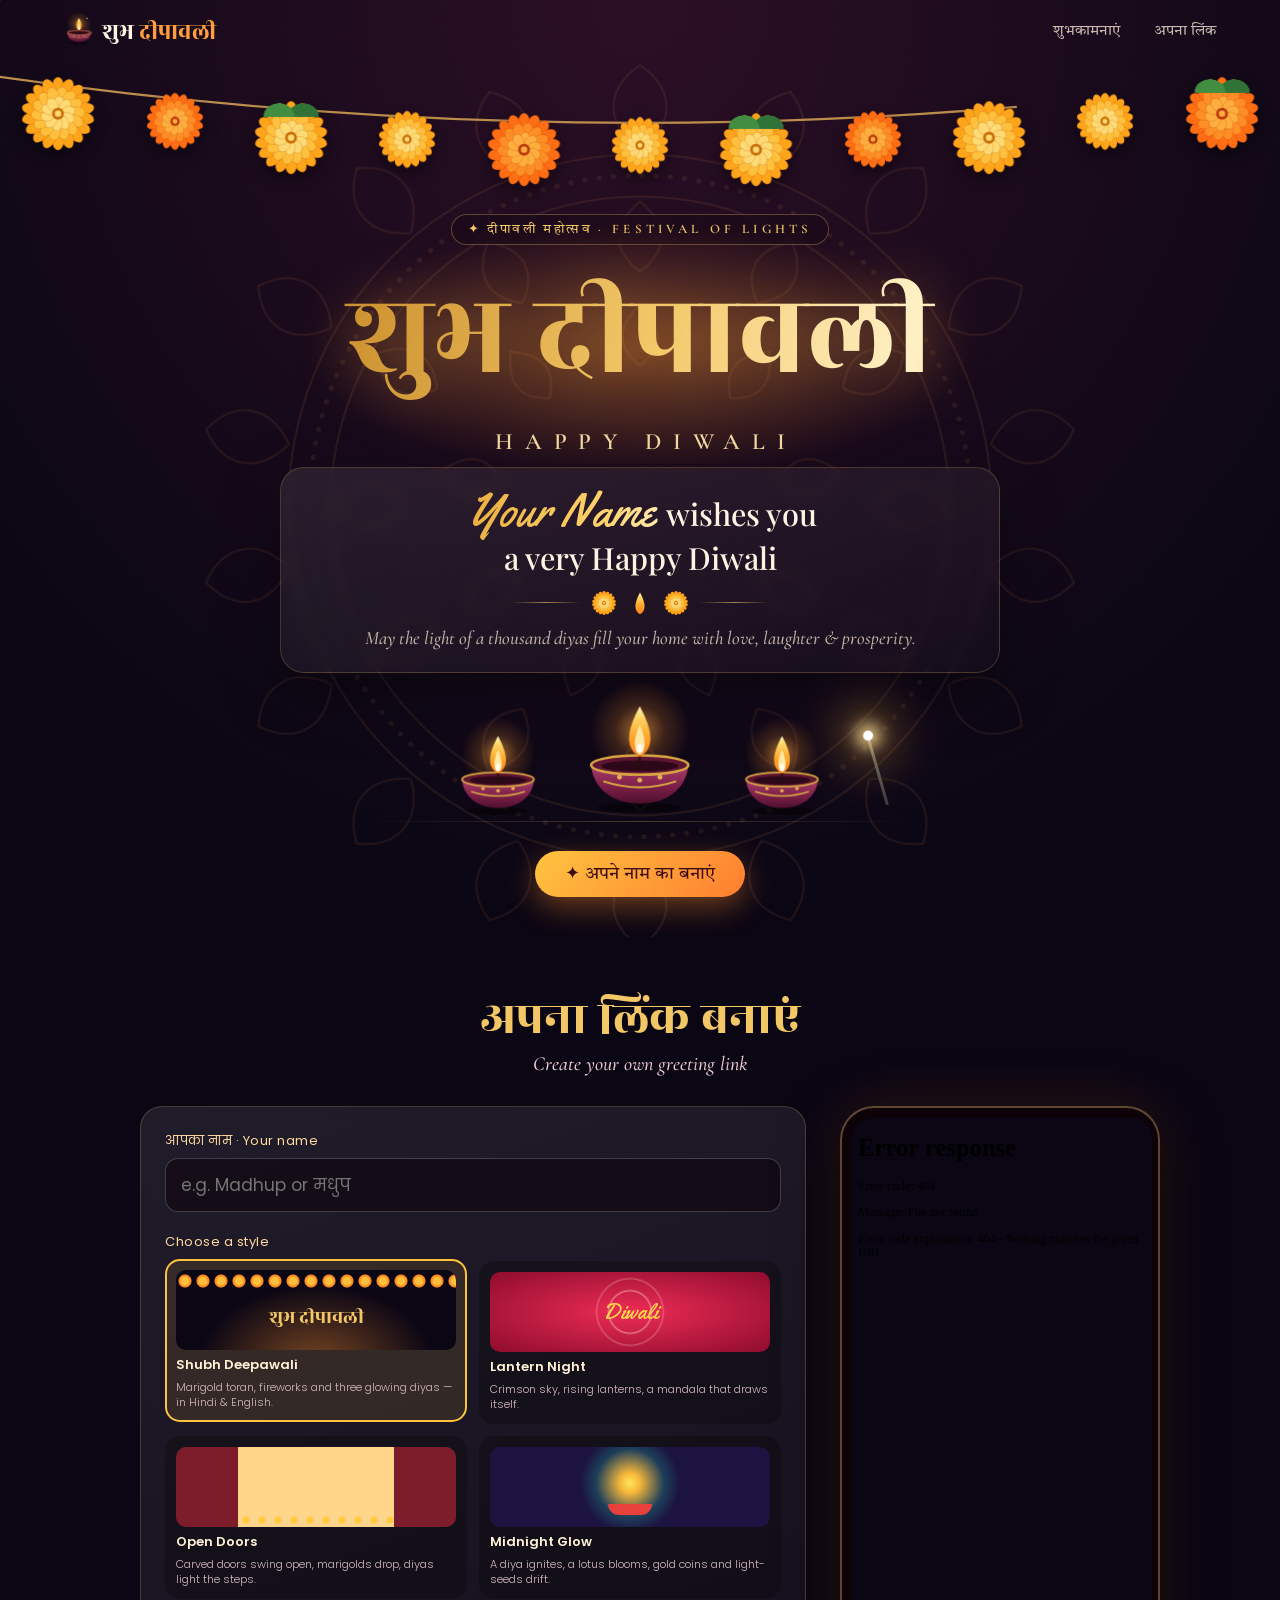
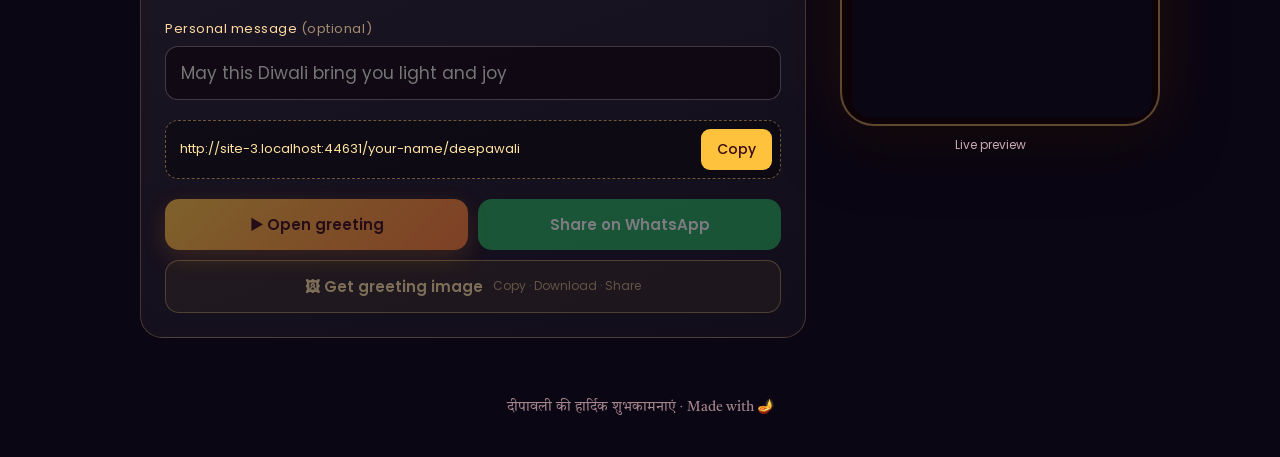
==== commit 9662854a: "Add files via upload" ====
--- a/index.html
+++ b/index.html
@@ -14,8 +14,11 @@
 <link rel="icon" href="data:image/svg+xml,%3Csvg xmlns='http://www.w3.org/2000/svg' viewBox='0 0 100 100'%3E%3Ctext y='.9em' font-size='90'%3E🪔%3C/text%3E%3C/svg%3E">
 <link rel="preconnect" href="https://fonts.googleapis.com">
 <link rel="preconnect" href="https://fonts.gstatic.com" crossorigin>
-<link href="https://fonts.googleapis.com/css2?family=Cormorant+Garamond:ital,wght@0,500;0,600;1,400;1,500&family=DM+Serif+Display&family=Playfair+Display:ital,wght@0,500;0,700;1,500&family=Poppins:wght@300;400;500;600&family=Rozha+One&family=Tiro+Devanagari+Hindi&family=Yellowtail&display=swap" rel="stylesheet">
+<link rel="preload" as="style" href="https://fonts.googleapis.com/css2?family=Cormorant+Garamond:ital,wght@0,500;0,600;1,400;1,500&family=DM+Serif+Display&family=Playfair+Display:ital,wght@0,500;0,700;1,500&family=Poppins:wght@300;400;500;600&family=Rozha+One&family=Tiro+Devanagari+Hindi&family=Yellowtail&display=swap">
+<link href="https://fonts.googleapis.com/css2?family=Cormorant+Garamond:ital,wght@0,500;0,600;1,400;1,500&family=DM+Serif+Display&family=Playfair+Display:ital,wght@0,500;0,700;1,500&family=Poppins:wght@300;400;500;600&family=Rozha+One&family=Tiro+Devanagari+Hindi&family=Yellowtail&display=swap" rel="stylesheet" media="print" onload="this.media='all'">
+<noscript><link href="https://fonts.googleapis.com/css2?family=Cormorant+Garamond:ital,wght@0,500;0,600;1,400;1,500&family=DM+Serif+Display&family=Playfair+Display:ital,wght@0,500;0,700;1,500&family=Poppins:wght@300;400;500;600&family=Rozha+One&family=Tiro+Devanagari+Hindi&family=Yellowtail&display=swap" rel="stylesheet"></noscript>
 <link rel="stylesheet" href="/styles.css">
+<link rel="preload" as="script" href="/app.js">
 </head>
 <body class="home">
 <div id="app"></div>
--- a/styles.css
+++ b/styles.css
@@ -54,7 +54,7 @@
 .fest{--t0:0s}
 .bgm{position:absolute;left:50%;top:54%;width:min(115vw,100dvh);transform:translate(-50%,-50%);opacity:.6;z-index:0;pointer-events:none}
 .bgm path,.bgm circle{fill:none;stroke:rgba(255,170,90,.15);stroke-width:1}
-.fest .col{position:relative;z-index:2;height:100%;display:flex;flex-direction:column;align-items:center;justify-content:flex-start;gap:clamp(6px,1.5dvh,16px);text-align:center;padding:calc(clamp(70px,14dvh,160px) + var(--sat)) max(16px,var(--sar)) calc(2dvh + var(--sab)) max(16px,var(--sal))}
+.fest .col{position:relative;z-index:2;height:100%;display:flex;flex-direction:column;align-items:center;justify-content:flex-start;gap:clamp(6px,1.5dvh,16px);text-align:center;padding:calc(clamp(64px,12dvh,130px)*.62 + clamp(30px,6.2vw,104px)*.9 + 14px + var(--sat)) max(16px,var(--sar)) calc(2dvh + var(--sab)) max(16px,var(--sal))}
 /* auto margins centre the block when it fits and let it scroll when it doesn't */
 .fest .col>:first-child{margin-top:auto}.fest .col>:last-child{margin-bottom:auto}
 .t4 .col{overflow-y:auto;-webkit-overflow-scrolling:touch;scrollbar-width:none}
@@ -69,9 +69,9 @@
 @keyframes trackIn{from{opacity:0;letter-spacing:1.4em;filter:blur(6px)}to{opacity:1;letter-spacing:.5em;filter:blur(0)}}
 .hcard{width:min(680px,100%);padding:clamp(12px,2.2dvh,28px) clamp(16px,3vw,36px);border-radius:24px;border:1px solid rgba(243,199,102,.2);background:linear-gradient(160deg,rgba(255,255,255,.08),rgba(255,255,255,.02));-webkit-backdrop-filter:blur(6px);backdrop-filter:blur(6px);box-shadow:0 20px 60px rgba(0,0,0,.35);opacity:0;animation:cardIn 1s cubic-bezier(.2,.8,.2,1) calc(var(--t0) + 3s) forwards}
 @keyframes cardIn{from{opacity:0;transform:translateY(30px) scale(.96)}to{opacity:1;transform:none}}
-.hl1,.hl2{font:400 clamp(19px,3.4dvh,36px)/1.5 var(--deva);color:#fff4e2;opacity:0;animation:fadeUp .9s cubic-bezier(.2,.8,.2,1) calc(var(--t0) + 3.3s) forwards}
+.hl1,.hl2{font:500 clamp(20px,3.4dvh,36px)/1.45 'Playfair Display',serif;color:#fff4e2;opacity:0;animation:fadeUp .9s cubic-bezier(.2,.8,.2,1) calc(var(--t0) + 3.3s) forwards}
 .hl2{animation-delay:calc(var(--t0) + 3.7s)}
-.nm{font-family:var(--rozha);font-weight:400;padding:0 .08em;background:linear-gradient(100deg,#e9a93a 0%,#ffd36a 30%,#fff2c8 45%,#ffd36a 60%,#e9a93a 100%);background-size:250% 100%;-webkit-background-clip:text;background-clip:text;color:transparent;-webkit-text-fill-color:transparent;-webkit-box-decoration-break:clone;box-decoration-break:clone;animation:shimmer 3.5s linear infinite}
+.nm{font-family:'Yellowtail',var(--rozha),cursive;font-weight:400;font-size:1.5em;line-height:1;padding:0 .12em;background:linear-gradient(100deg,#e9a93a 0%,#ffd36a 30%,#fff2c8 45%,#ffd36a 60%,#e9a93a 100%);background-size:250% 100%;-webkit-background-clip:text;background-clip:text;color:transparent;-webkit-text-fill-color:transparent;-webkit-box-decoration-break:clone;box-decoration-break:clone;animation:shimmer 3.5s linear infinite}
 .divd{display:flex;align-items:center;justify-content:center;gap:10px;margin:clamp(4px,1dvh,10px) 0;opacity:0;animation:fadeIn 1s calc(var(--t0) + 4s) forwards}
 .divd i{width:clamp(30px,8vw,70px);height:1px;background:linear-gradient(90deg,transparent,rgba(243,199,102,.6),transparent)}
 .divd svg{width:clamp(18px,3dvh,26px);height:clamp(18px,3dvh,26px)}
@@ -136,8 +136,7 @@
 .t1-diwali{font:400 calc(var(--s)*92)/1.05 'Yellowtail',cursive;margin-top:calc(var(--s)*-8);padding:0 .15em .12em;display:inline-block;background:linear-gradient(100deg,#ffe95c 0%,#ffc23d 30%,#fff6c8 45%,#ffc23d 60%,#ff9f4a 100%);background-size:250% 100%;-webkit-background-clip:text;background-clip:text;color:transparent;-webkit-text-fill-color:transparent;-webkit-clip-path:inset(0 100% 0 0);clip-path:inset(0 100% 0 0);animation:wipe 1.9s cubic-bezier(.6,0,.2,1) 3.3s forwards,glow 3s 5.2s ease-in-out infinite alternate,shimmer 4s linear 5.2s infinite}
 @keyframes wipe{to{-webkit-clip-path:inset(0 -5% 0 0);clip-path:inset(0 -5% 0 0)}}
 @keyframes glow{from{filter:drop-shadow(0 0 4px rgba(255,210,90,.2))}to{filter:drop-shadow(0 0 18px rgba(255,210,90,.75))}}
-.t1-hi{font:400 calc(var(--s)*17)/1.6 var(--deva);color:#ffeadf;max-width:calc(var(--s)*270);margin:calc(var(--s)*6) auto 0;opacity:0;animation:fadeUp 1.2s 5s forwards}
-.t1-hi .nm{font-size:1.1em}
+.t1-hi{font:italic 500 calc(var(--s)*17)/1.45 var(--corm);color:#ffeadf;max-width:calc(var(--s)*270);margin:calc(var(--s)*6) auto 0;opacity:0;animation:fadeUp 1.2s 5s forwards}
 .t1-msg{font:italic 400 calc(var(--s)*13)/1.5 'Playfair Display',serif;color:#ffe9dc;max-width:calc(var(--s)*230);margin:calc(var(--s)*10) auto 0;opacity:0;animation:fadeIn 1.2s 5.6s forwards}
 .lanterns{position:absolute;inset:0;pointer-events:none}
 .lantern{position:absolute;bottom:-140px;width:calc(38px*var(--sz));height:calc(52px*var(--sz));animation:rise var(--dur) linear var(--dl) infinite;opacity:0}
@@ -190,7 +189,7 @@
 .t3-wish{font:300 clamp(11px,1.7dvh,14px) 'Poppins';letter-spacing:.4em;text-transform:uppercase;color:#cfc6ff;opacity:0;animation:fadeIn 1s 2.6s forwards;margin:4px 0 6px}
 .t3-happy{font:400 clamp(34px,7.2dvh,72px)/1.05 'DM Serif Display',serif;color:#fdecc8;--d:3s}
 .t3-happy .ch{animation-name:dropIn;animation-duration:1s;animation-timing-function:cubic-bezier(.3,1.4,.5,1)}
-.t3-hi{font:400 clamp(14px,2.2dvh,19px)/1.5 var(--deva);color:#e6dcff;margin-top:clamp(4px,1dvh,10px);opacity:0;animation:fadeUp 1s 4.2s forwards}
+.t3-hi{font:italic 500 clamp(15px,2.4dvh,21px)/1.4 var(--corm);max-width:560px;margin-left:auto;margin-right:auto;color:#e6dcff;margin-top:clamp(4px,1dvh,10px);opacity:0;animation:fadeUp 1s 4.2s forwards}
 .t3-tag{font:italic 400 clamp(13px,2dvh,17px)/1.4 'Playfair Display',serif;color:#d9d0ff;margin-top:6px;opacity:0;animation:fadeIn 1.2s 4.8s forwards}
 .t3 svg{flex:1;min-height:0;width:100%;margin-top:clamp(0px,1dvh,10px)}
 .t3 .halo{opacity:0;transform-origin:200px 215px;animation:haloIn 2.4s cubic-bezier(.2,.8,.2,1) 1.1s forwards,breathe 5s 3.5s ease-in-out infinite alternate}
@@ -216,7 +215,7 @@
 @media(hover:hover){.nav div a:hover{color:var(--gold)}}
 .hero{--t0:-.5s;position:relative;min-height:100vh;min-height:100dvh;overflow:hidden}
 .hero .toran{top:calc(58px + var(--sat))}
-.hero .col{min-height:100vh;min-height:100dvh;padding-top:calc(clamp(130px,22dvh,220px) + var(--sat));padding-bottom:40px}
+.hero .col{min-height:100vh;min-height:100dvh;padding-top:calc(58px + clamp(64px,12dvh,130px)*.62 + clamp(30px,6.2vw,104px)*.9 + 18px + var(--sat));padding-bottom:40px}
 .cta{display:inline-flex;align-items:center;gap:8px;margin-top:clamp(4px,1.5dvh,14px);padding:14px 30px;border-radius:99px;background:linear-gradient(135deg,#ffc23d,#ff7a2f);color:#3a0a12;text-decoration:none;font:400 18px/1 var(--deva);box-shadow:0 10px 30px rgba(255,140,40,.4);opacity:0;animation:fadeUp .8s calc(var(--t0) + 5.6s) forwards,ctaPulse 2.4s ease-in-out 7s infinite;transition:transform .2s}
 @media(hover:hover){.cta:hover{transform:translateY(-2px)}}
 @keyframes ctaPulse{0%,100%{box-shadow:0 10px 30px rgba(255,140,40,.4)}50%{box-shadow:0 10px 50px rgba(255,170,60,.75)}}
@@ -329,5 +328,31 @@
   .hero .big{font-size:clamp(40px,18dvh,90px)}
 }
 
+/* ============ Greeting image sheet ============ */
+#toast{z-index:60}
+.btn.img{flex-basis:100%;display:flex;align-items:center;justify-content:center;gap:10px;flex-wrap:wrap;border:1px solid rgba(243,199,102,.55);background:rgba(255,194,61,.1);color:#ffe2a0;-webkit-appearance:none;appearance:none}
+.btn.img small{font:400 12px 'Poppins';opacity:.7}
+.imgsheet{position:fixed;inset:0;z-index:50;display:flex;align-items:center;justify-content:center;padding:calc(16px + var(--sat)) max(16px,var(--sar)) calc(16px + var(--sab)) max(16px,var(--sal));background:rgba(8,3,10,.72);-webkit-backdrop-filter:blur(6px);backdrop-filter:blur(6px);opacity:0;transition:opacity .3s;overflow-y:auto;overscroll-behavior:contain;-webkit-user-select:none;user-select:none}
+.imgsheet.open{opacity:1}
+.is-card{position:relative;width:min(520px,100%);margin:auto;background:linear-gradient(160deg,#2a1026,#140918);border:1px solid rgba(243,199,102,.3);border-radius:24px;padding:20px;display:grid;gap:14px;box-shadow:0 30px 80px rgba(0,0,0,.6);transform:translateY(24px) scale(.97);transition:transform .35s cubic-bezier(.2,.8,.2,1)}
+.imgsheet.open .is-card{transform:none}
+.is-x{position:absolute;top:10px;right:10px;width:40px;height:40px;border-radius:50%;border:1px solid rgba(255,255,255,.2);background:rgba(255,255,255,.06);color:#fff;font-size:16px;cursor:pointer;-webkit-appearance:none;appearance:none}
+.is-t{font:400 22px/1.3 var(--rozha);color:var(--gold);padding-right:44px}
+.is-t span{display:block;font:italic 500 16px var(--corm);color:#e9c9cf}
+.is-img{position:relative;aspect-ratio:4/5;max-height:62dvh;margin:0 auto;width:100%;max-width:calc(62dvh*.8);border-radius:16px;overflow:hidden;background:#0b0614;border:1px solid rgba(255,255,255,.08)}
+.is-img img{position:absolute;inset:0;width:100%;height:100%;object-fit:contain;opacity:0;transition:opacity .5s;-webkit-user-select:auto;user-select:auto;-webkit-touch-callout:default}
+.imgsheet.ready .is-img img{opacity:1}
+.is-spin{position:absolute;inset:0;display:grid;place-content:center;justify-items:center;gap:10px;text-align:center;font:400 18px var(--deva);color:#ffe2a0;padding:20px}
+.is-spin small{display:block;font:italic 500 15px var(--corm);color:#c9a9b0}
+.is-spin i{width:34px;height:34px;border-radius:50%;border:3px solid rgba(243,199,102,.25);border-top-color:#ffc23d;animation:spin 1s linear infinite}
+.imgsheet.ready .is-spin{display:none}
+.is-act{display:flex;gap:8px;flex-wrap:wrap}
+.is-act button{flex:1;min-width:120px;min-height:48px;font:600 15px 'Poppins';border-radius:14px;border:0;cursor:pointer;background:rgba(255,255,255,.1);color:#fff;-webkit-appearance:none;appearance:none;transition:.2s}
+.is-act button[data-i=copy]{background:linear-gradient(135deg,#ffc23d,#ff7a2f);color:#3a0a12}
+.is-act button[data-i=share]{background:#1fa855}
+.is-act button:disabled{opacity:.4;cursor:default}
+.is-act button[hidden]{display:none}
+.is-hint{font:400 12px 'Poppins';color:#a5858c;text-align:center}
+
 body.embed #ctrl,body.embed #toast{display:none}
 @media(prefers-reduced-motion:reduce){*{animation-duration:.01s!important;animation-delay:0s!important;transition:none!important}}
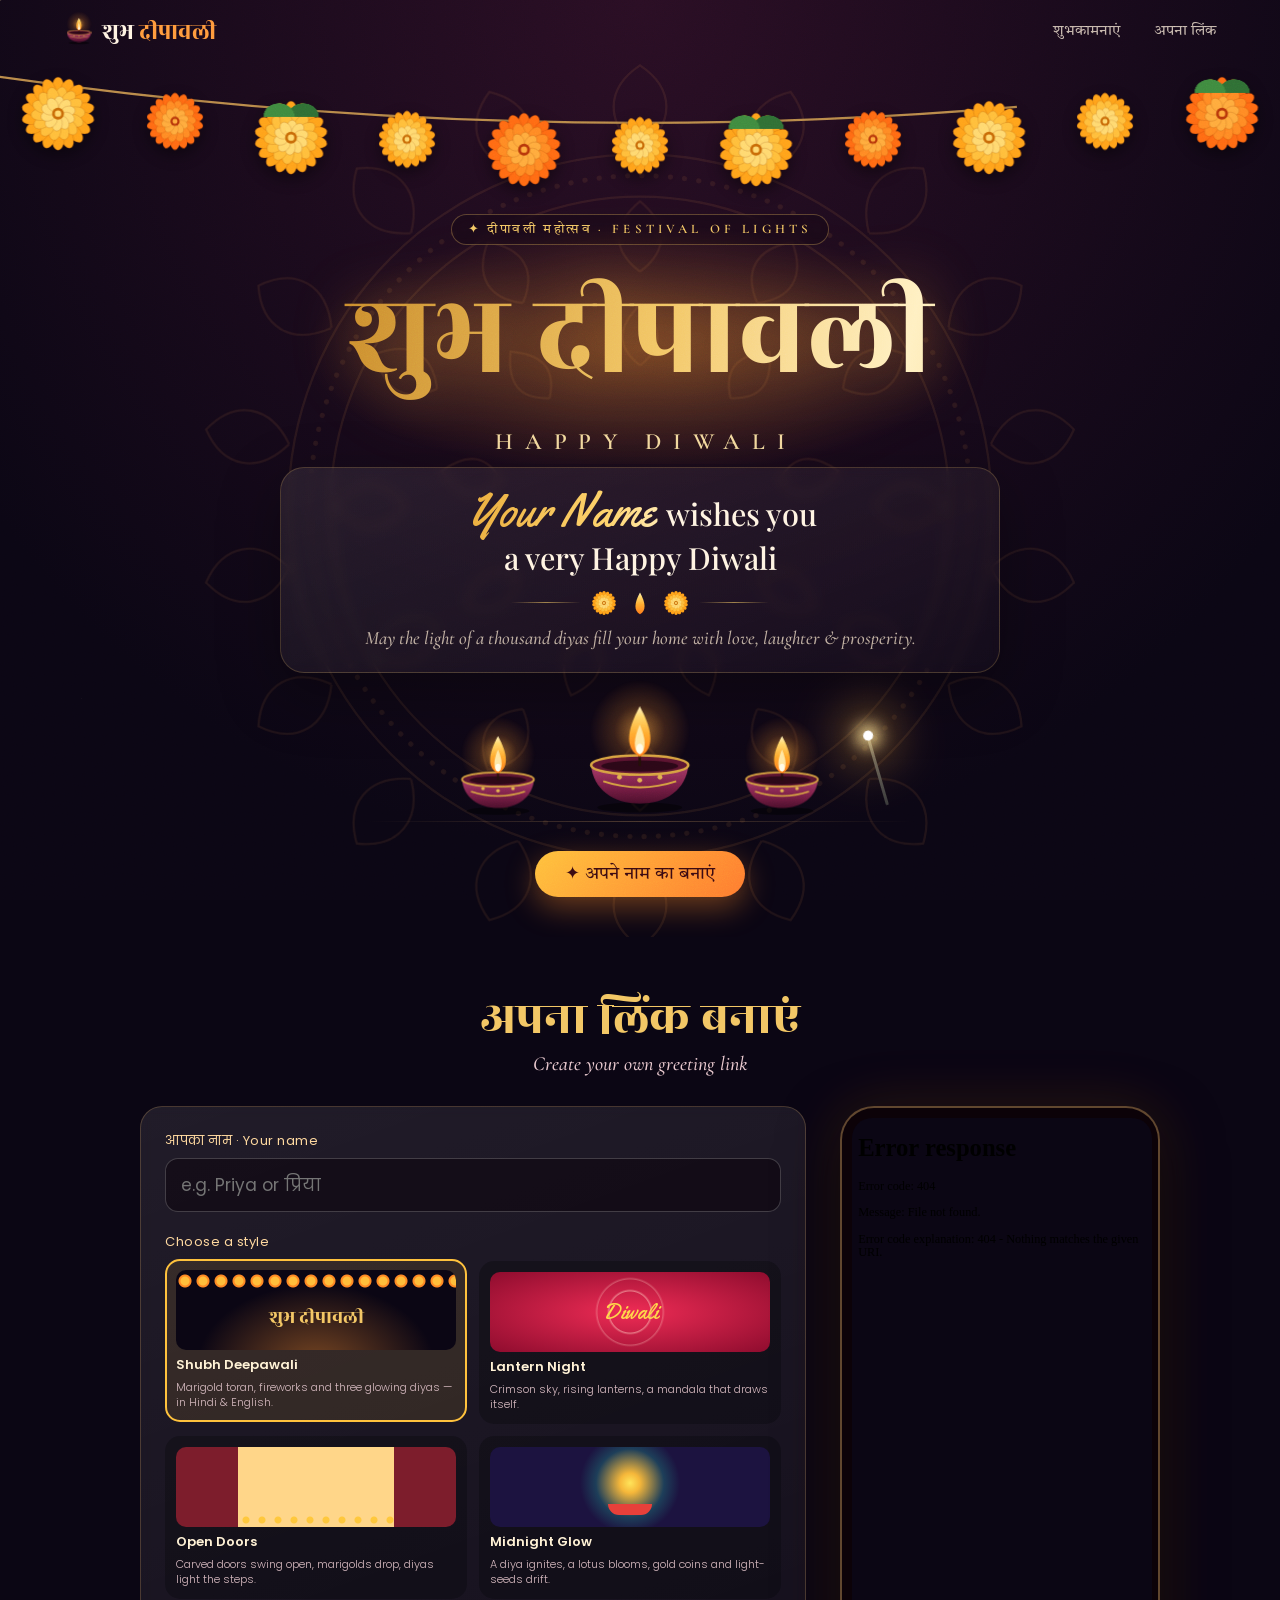
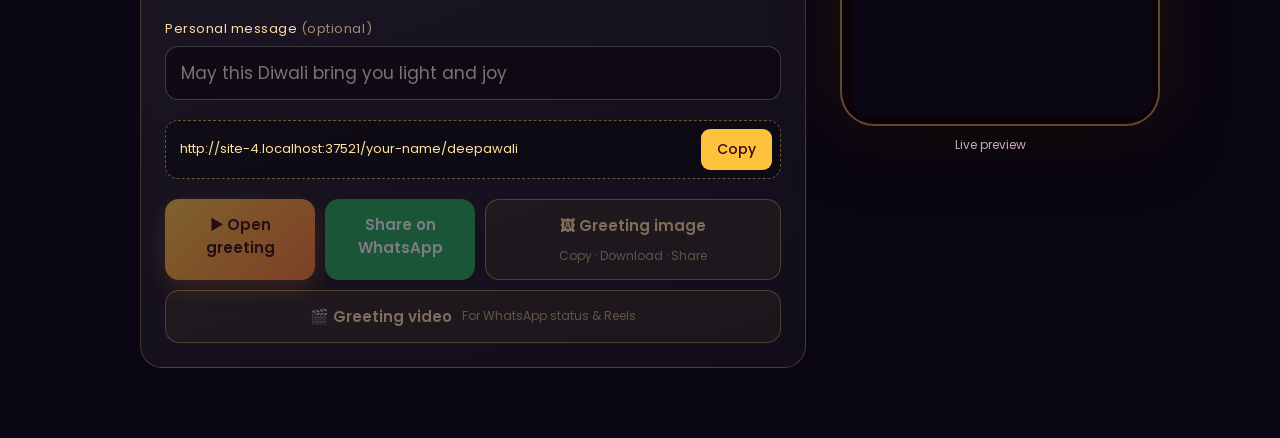
==== commit 682406e2: "Add files via upload" ====
--- a/index.html
+++ b/index.html
@@ -7,6 +7,11 @@
 <meta name="description" content="Create a beautiful animated Diwali greeting with your name and share it with a link.">
 <meta property="og:title" content="शुभ दीपावली · Happy Diwali 🪔">
 <meta property="og:description" content="Open this link for an animated Diwali greeting.">
+<meta property="og:type" content="website">
+<meta property="og:image" content="/og/deepawali.jpg">
+<meta property="og:image:width" content="1200">
+<meta property="og:image:height" content="630">
+<meta name="twitter:card" content="summary_large_image">
 <meta name="theme-color" content="#0b0614">
 <meta name="apple-mobile-web-app-capable" content="yes">
 <meta name="apple-mobile-web-app-status-bar-style" content="black-translucent">
--- a/styles.css
+++ b/styles.css
@@ -221,7 +221,7 @@
 @keyframes ctaPulse{0%,100%{box-shadow:0 10px 30px rgba(255,140,40,.4)}50%{box-shadow:0 10px 50px rgba(255,170,60,.75)}}
 .rv{opacity:0;transform:translateY(30px);transition:opacity 1s,transform 1s cubic-bezier(.2,.8,.2,1)}
 .rv.in{opacity:1;transform:none}
-.create{position:relative;padding:50px max(20px,var(--sar)) 10px max(20px,var(--sal));scroll-margin-top:10px}
+.create{position:relative;padding:50px max(20px,var(--sar)) calc(30px + var(--sab)) max(20px,var(--sal));scroll-margin-top:10px}
 .create h2{text-align:center;font:400 clamp(30px,5vw,50px)/1.3 var(--rozha);color:var(--gold)}
 .create h2 small{display:block;font:italic 500 clamp(16px,2vw,20px) var(--corm);color:#e9c9cf}
 .creator{display:grid;grid-template-columns:minmax(0,1fr) 300px;gap:34px;max-width:1000px;margin:30px auto 40px;align-items:start}
@@ -329,8 +329,14 @@
 }
 
 /* ============ Greeting image sheet ============ */
+.is-img.is-vid{aspect-ratio:9/16;max-width:calc(62dvh*.5625)}
+.is-img.is-vid video{position:absolute;inset:0;width:100%;height:100%;object-fit:cover;opacity:0;transition:opacity .5s}
+.imgsheet.ready .is-img.is-vid video{opacity:1}
+.is-spin .bar{width:min(220px,80%);height:6px;border-radius:9px;background:rgba(255,255,255,.12);overflow:hidden}
+.is-spin .bar span{display:block;height:100%;width:0;background:linear-gradient(90deg,#ffc23d,#ff7a2f);transition:width .2s}
+.is-spin b{font-weight:600;font-style:normal;color:#ffe2a0}
 #toast{z-index:60}
-.btn.img{flex-basis:100%;display:flex;align-items:center;justify-content:center;gap:10px;flex-wrap:wrap;border:1px solid rgba(243,199,102,.55);background:rgba(255,194,61,.1);color:#ffe2a0;-webkit-appearance:none;appearance:none}
+.btn.img{flex:1 1 220px;display:flex;align-items:center;justify-content:center;gap:10px;flex-wrap:wrap;border:1px solid rgba(243,199,102,.55);background:rgba(255,194,61,.1);color:#ffe2a0;-webkit-appearance:none;appearance:none}
 .btn.img small{font:400 12px 'Poppins';opacity:.7}
 .imgsheet{position:fixed;inset:0;z-index:50;display:flex;align-items:center;justify-content:center;padding:calc(16px + var(--sat)) max(16px,var(--sar)) calc(16px + var(--sab)) max(16px,var(--sal));background:rgba(8,3,10,.72);-webkit-backdrop-filter:blur(6px);backdrop-filter:blur(6px);opacity:0;transition:opacity .3s;overflow-y:auto;overscroll-behavior:contain;-webkit-user-select:none;user-select:none}
 .imgsheet.open{opacity:1}
